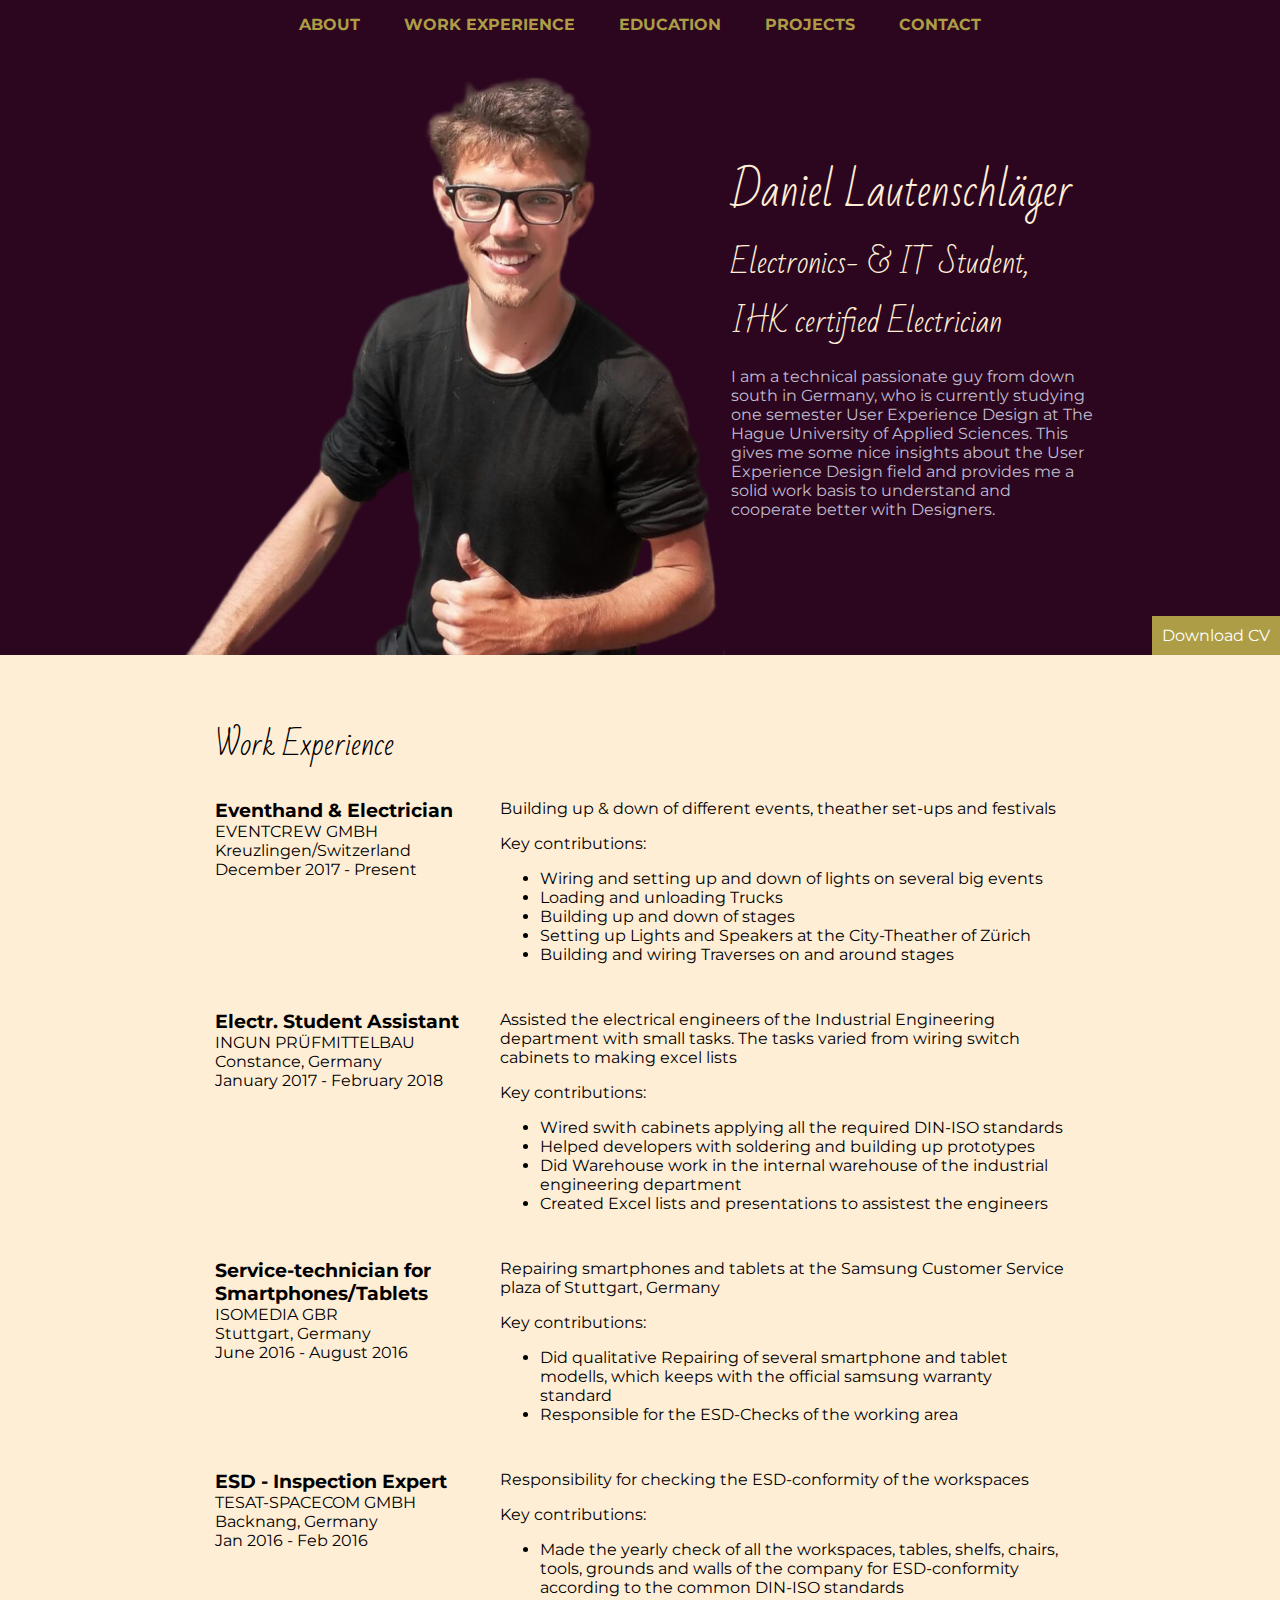
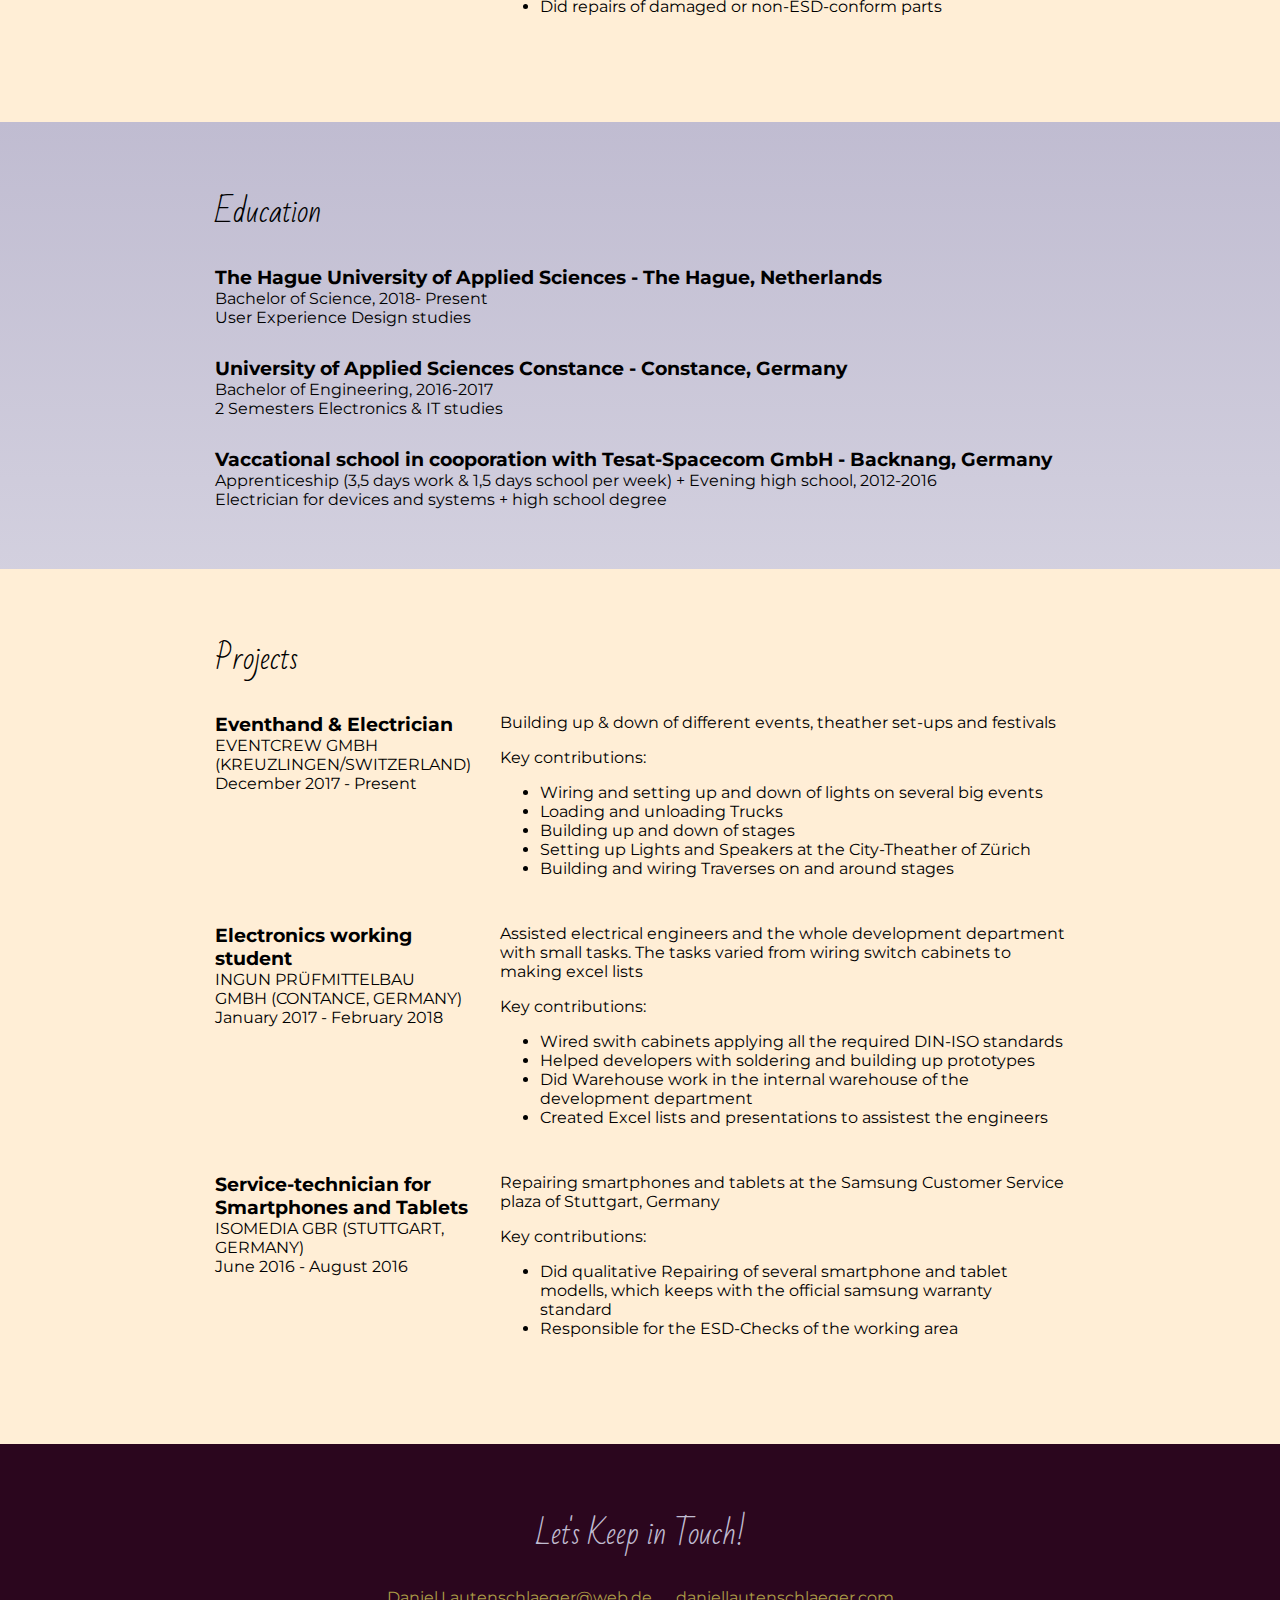
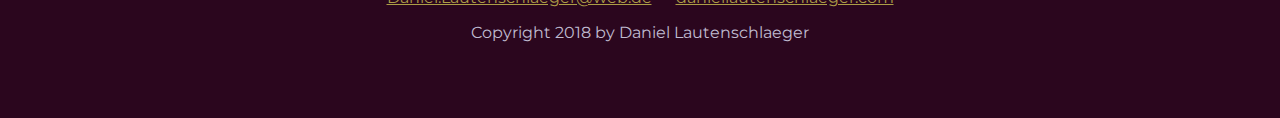
==== index.html @ 5bfd7810 "finished Work Experience section" ====
<!DOCTYPE html>
<html lang="en">
<head>
    <meta charset="UTF-8">
    <meta name="viewport" content="width=device-width, initial-scale=1.0">
    <title>Daniel Lautenschlaeger | Portfolio</title>
    <link href="https://fonts.googleapis.com/css?family=Bad+Script|Montserrat:400,700" rel="stylesheet">
    <link rel="stylesheet" href="css/styles.css">
</head>
<body>
    <!-- // Intro -->
    <header id="about">
        <a href="resumeDL.pdf" class="btn download" download>Download CV </a>
        <nav>
            <a href="#about">About</a>
            <a href="#work">Work Experience</a>
            <a href="#education">Education</a>
            <a href="#projects">Projects</a>
            <a href="#contact">Contact</a>
        </nav>
        <div class="content-wrapABOUT">
        <img class="profile-img col-narrowABOUT" vertical-align: middle; src="images/DanielLautenschlaeger.png" alt="Daniel Lautenschlaeger">
        <div class="col-wideABOUT">
        <h1>Daniel Lautenschläger</h1>
        <h2>Electronics- & IT Student,</h2>
        <h2>IHK certified Electrician</h2>
        <p>I am a technical passionate guy from down south in Germany, who is currently studying one semester User Experience Design at The Hague University of Applied Sciences. This gives me some nice insights about the User Experience Design field and provides me a solid work basis to understand and cooperate better with Designers.</p>
        </div>
        </div> 
    </header>
    
    <main> 
        <!-- // Work Experience -->
        <section id="work" class = "work">
            <div class="content-wrap">
            <h2>Work Experience</h2>

            <!-- Job 1 Details -->
            <div class="col-narrow">
            <h3>Eventhand & Electrician</h3>
            <p class="uppercase">Eventcrew GmbH</p>
            <p>Kreuzlingen/Switzerland</p>
            <p>December 2017 - Present</p>
            </div>
                
            <div class="col-wide job-description">
            <p>Building up & down of different events, theather set-ups and festivals</p>
            <p>Key contributions:</p>
            <ul>
                <li>Wiring and setting up and down of lights on several big events</li>
                <li>Loading and unloading Trucks</li>
                <li>Building up and down of stages </li>
                <li>Setting up Lights and Speakers at the City-Theather of Zürich</li>
                <li>Building and wiring Traverses on and around stages</li>
            </ul>
             </div>
                
            <!-- Job 2 Details -->
            <div class="col-narrow">
            <h3>Electr. Student Assistant</h3>
            <p class="uppercase">Ingun Prüfmittelbau</p>
            <p>Constance, Germany</p>
            <p>January 2017 - February 2018</p>
            </div>
            <div class="col-wide job-description">
            <p>Assisted the electrical engineers of the Industrial Engineering department with small tasks. The tasks varied from wiring switch cabinets to making excel lists</p>
            <p>Key contributions:</p>
            <ul>
                <li>Wired swith cabinets applying all the required DIN-ISO standards</li>
                <li>Helped developers with soldering and building up prototypes</li>
                <li>Did Warehouse work in the internal warehouse of the industrial engineering department</li>
                <li>Created Excel lists and presentations to assistest the engineers</li>
            </ul>
            </div>
            
            <!-- Job 3 Details -->
            <div class="col-narrow">
            <h3>Service-technician for Smartphones/Tablets</h3>
            <p class="uppercase">Isomedia GbR</p>
            <p>Stuttgart, Germany</p>
            <p>June 2016 - August 2016</p>
            </div>
            
            <div class="col-wide job-description">
            <p>Repairing smartphones and tablets at the Samsung Customer Service plaza of Stuttgart, Germany</p>
            <p>Key contributions:</p>
            <ul>
                <li>Did qualitative Repairing of several smartphone and tablet modells, which keeps with the official samsung warranty standard</li>
                <li>Responsible for the ESD-Checks of the working area</li>
            </ul>
            </div>
            
            <!-- Job 4 Details -->
            <div class="col-narrow">
            <h3>ESD - Inspection Expert</h3>
            <p class="uppercase">Tesat-Spacecom GmbH</p>
            <p>Backnang, Germany</p>
            <p>Jan 2016 - Feb 2016</p>
            </div>
            
            <div class="col-wide job-description">
            <p>Responsibility for checking the ESD-conformity of the workspaces</p>
            <p>Key contributions:</p>
            <ul>
                <li>Made the yearly check of all the workspaces, tables, shelfs, chairs, tools, grounds and walls of the company for ESD-conformity according to the common DIN-ISO standards</li>
                <li>Did repairs of damaged or non-ESD-conform parts</li>
            </ul>
            </div>
            
            
            </div>
        </section>


        <!-- // Education -->
        <section id="education" class="education">
            <div class="content-wrap">
            <h2>Education</h2>

            <!-- School 1 details. -->
            <h3>The Hague University of Applied Sciences - The Hague, Netherlands</h3>
            <p>Bachelor of Science, 2018- Present</p>
            <p>User Experience Design studies</p>
            
            <!-- School 2 details. -->
            <h3>University of Applied Sciences Constance - Constance, Germany</h3>
            <p>Bachelor of Engineering, 2016-2017</p>
            <p>2 Semesters Electronics & IT studies</p>
            
            <!-- School 3 details. -->
            <h3>Vaccational school in cooporation with Tesat-Spacecom GmbH - Backnang, Germany</h3>
            <p>Apprenticeship (3,5 days work & 1,5 days school per week) + Evening high school, 2012-2016</p>
            <p>Electrician for devices and systems + high school degree</p>
            </div>
        </section>
        <!-- // Work Experience -->
        <section id="projects" class = "work">
            <div class="content-wrap">
            <h2>Projects</h2>

            <!-- Job 1 Details -->
            <div class="col-narrow">
            <h3>Eventhand & Electrician</h3>
            <p class="uppercase">Eventcrew GmbH (Kreuzlingen/Switzerland)</p>
            <p>December 2017 - Present</p>
            </div>
                
            <div class="col-wide job-description">
            <p>Building up & down of different events, theather set-ups and festivals</p>
            <p>Key contributions:</p>
            <ul>
                <li>Wiring and setting up and down of lights on several big events</li>
                <li>Loading and unloading Trucks</li>
                <li>Building up and down of stages </li>
                <li>Setting up Lights and Speakers at the City-Theather of Zürich</li>
                <li>Building and wiring Traverses on and around stages</li>
            </ul>
             </div>
                
            <!-- Job 2 Details -->
            <div class="col-narrow">
            <h3>Electronics working student</h3>
            <p class="uppercase">Ingun Prüfmittelbau GmbH (Contance, Germany)</p>
            <p>January 2017 - February 2018</p>
            </div>
            <div class="col-wide job-description">
            <p>Assisted electrical engineers and the whole development department with small tasks. The tasks varied from wiring switch cabinets to making excel lists</p>
            <p>Key contributions:</p>
            <ul>
                <li>Wired swith cabinets applying all the required DIN-ISO standards</li>
                <li>Helped developers with soldering and building up prototypes</li>
                <li>Did Warehouse work in the internal warehouse of the development department</li>
                <li>Created Excel lists and presentations to assistest the engineers</li>
            </ul>
            </div>
            
            <!-- Job 3 Details -->
            <div class="col-narrow">
            <h3>Service-technician for Smartphones and Tablets</h3>
            <p class="uppercase">Isomedia GbR (Stuttgart, Germany)</p>
            <p>June 2016 - August 2016</p>
            </div>
            
            <div class="col-wide job-description">
            <p>Repairing smartphones and tablets at the Samsung Customer Service plaza of Stuttgart, Germany</p>
            <p>Key contributions:</p>
            <ul>
                <li>Did qualitative Repairing of several smartphone and tablet modells, which keeps with the official samsung warranty standard</li>
                <li>Responsible for the ESD-Checks of the working area</li>
            </ul>
            </div>
            </div>
        </section>
    </main>
    
    <!-- // Footer & contact info -->
    <footer id="contact">
       <div class="content-wrap">
        <h2>Let's Keep in Touch!</h2>
        
        <!-- Social media/websites/links. -->
        <div class="content-info">
            <a href="mailto:Daniel.Lautenschlaeger@web.de">Daniel.Lautenschlaeger@web.de</a>
            <a href="http://daniellautenschlaeger.com">daniellautenschlaeger.com</a>
        </div>

        <p>Copyright 2018 by Daniel Lautenschlaeger</p>
        </div>
    </footer>
</body>
</html>
---- css/styles.css ----
/* Color Palette
#2B061E - dark red
#C0BCD1 - grey
#FFEED6 - light yellow
#AC9D46 - gold
*/

/* Global styles 
------------------------------------*/
html {
    box-sizing: border-box;
}
*, *:before, *:after {
    box-sizing: inherit;
}

body {
    font-family: 'Montserrat', sans-serif;
    margin: 0;
}
h1, h2 {
    font-family: 'Bad Script', cursive;
    font-weight: 400;
}

h1 {
    font-size: 42px;
}
h2 {
    font-size: 30px;
    margin-top: 0;
}
h3 {
    margin: 0;
}

a {
    color: #AC9D46;
}
a:hover {
    text-decoration: none;
}


.content-wrap {
    max-width: 950px;
    margin: 0 auto;
    padding: 60px 50px; 
    overflow: hidden;
}
.content-wrapABOUT {
    max-width: 950px;
    margin: 0 auto;
    padding: 0px 20px; 
    overflow: hidden;
}

.uppercase {
    text-transform: uppercase;
}
.btn {
    text-decoration: none;
    background: #AC9D46;
    color: white; 
    padding: 10px;
    display: inline-block;
}


/* Header & Footer 
------------------------------------*/
header, footer {
    background: #2B061E;
    color: #C0BCD1;
}
/*header*/
header {
    padding-top: 50px;
    position: relative;
}
header h1, header h2{
    color: #FFEED6;
    margin: 0;
}
.download {
    position: absolute;
    bottom: 0;
    right: 0;
}

/*footer*/
footer {
    text-align: center; 
}
.content-info a {
    padding: 10px;
}

/* Header & Footer 
------------------------------------*/
nav {
    text-align: center;
    background-color: #2B061E;
    position: fixed;
    top: 0;
    width: 100%;
}
nav a {
    display: inline-block;
    padding: 15px 20px;
    text-decoration: none;
    text-transform: uppercase;
    font-weight: bold;
}

/* Work Experience
------------------------------------*/
.work {
    background: #FFEED6;
}
h3 ~ p {
    margin: 0;
}
.job-description {
    margin-bottom: 30px;
}
.job-description p:first-of-type {
    margin-top: 0;
}

/* Education
------------------------------------*/
.education {
    background: linear-gradient(rgba(192, 188, 209,1.0), rgba(192, 188, 209,0.7)), url(../images/studying.jpg) no-repeat fixed;
    background-size: cover;
}
p + h3 {
    margin-top: 30px;
}

/* Media Queries 
------------------------------------*/
@media (min-width: 900px) {
    .col-narrow {
    width: 30%;
    float: left;
}

.col-wide {
    width: 70%;
    float: left;
    padding-left: 30px;
}
}

@media (min-width: 900px) {
    .col-narrowABOUT {
    width: 60%;
    float: left;
    margin-top: 10px;
}

.col-wideABOUT {
    width: 40%;
    float: left;
    padding-left: 0px;
    margin-top: 100px;
}
}

@media (max-width: 899px) {
    header{
        text-align: center;
    }
    .profile-img {
        width: 200px;
    }
}
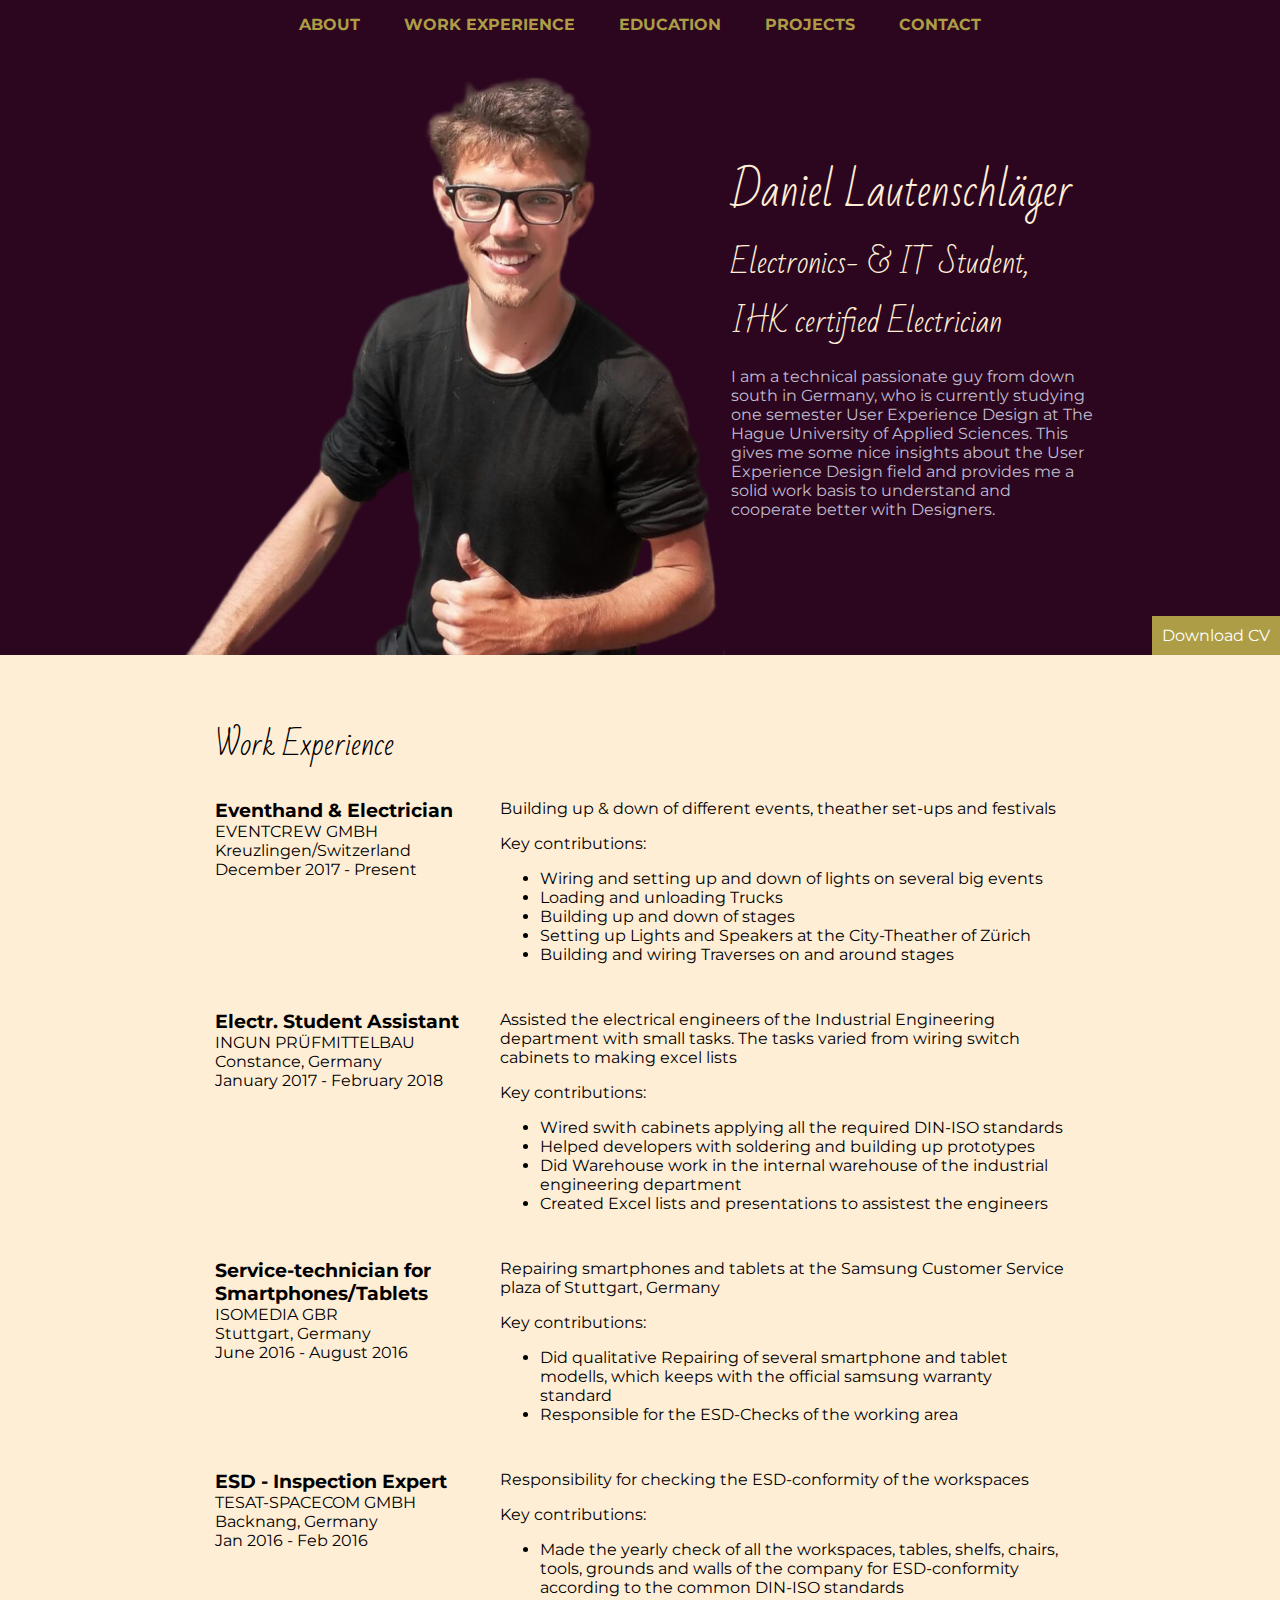
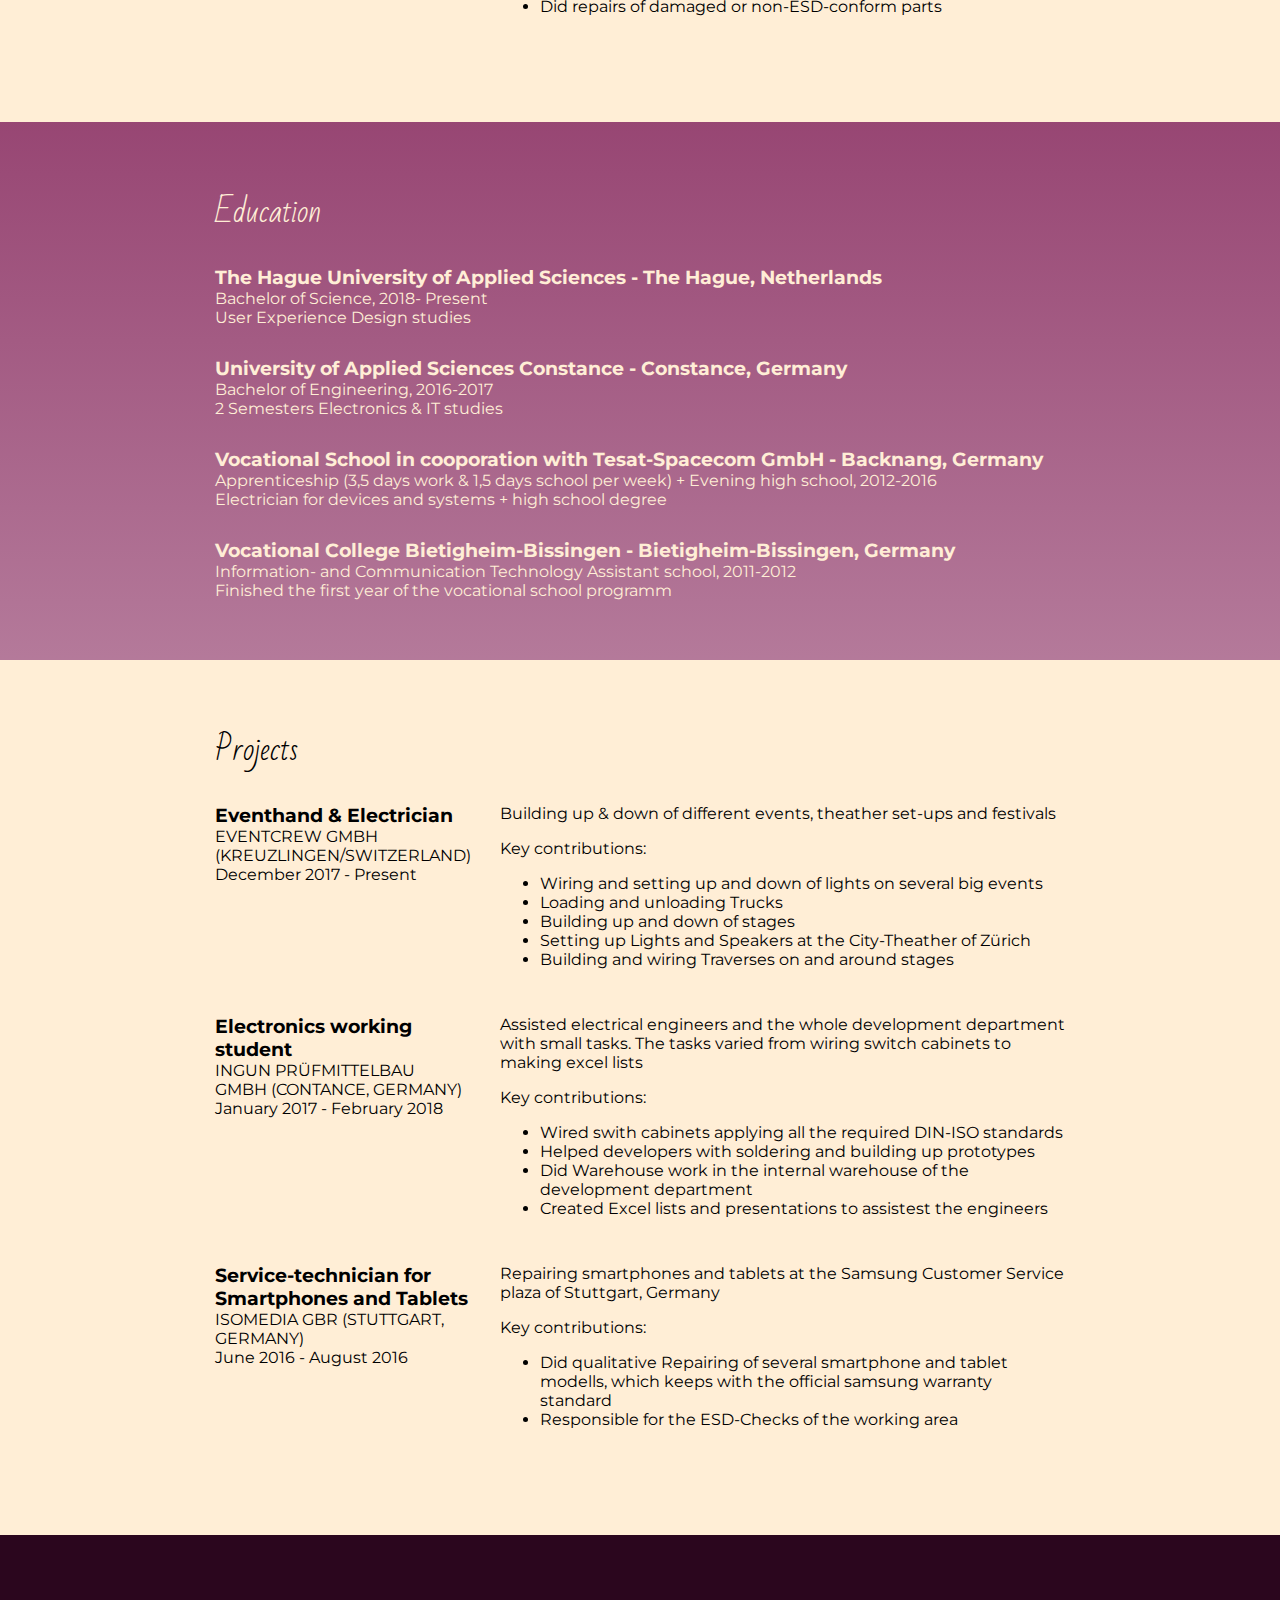
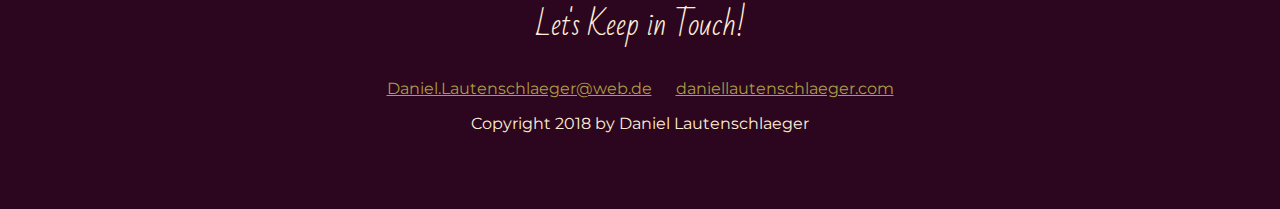
==== commit 5f863876: "Finished Education Section" ====
--- a/index.html
+++ b/index.html
@@ -128,9 +128,14 @@
             <p>2 Semesters Electronics & IT studies</p>
             
             <!-- School 3 details. -->
-            <h3>Vaccational school in cooporation with Tesat-Spacecom GmbH - Backnang, Germany</h3>
+            <h3>Vocational School in cooporation with Tesat-Spacecom GmbH - Backnang, Germany</h3>
             <p>Apprenticeship (3,5 days work & 1,5 days school per week) + Evening high school, 2012-2016</p>
             <p>Electrician for devices and systems + high school degree</p>
+            
+            <!-- School 3 details. -->
+            <h3>Vocational College Bietigheim-Bissingen - Bietigheim-Bissingen, Germany</h3>
+            <p>Information- and Communication Technology Assistant school, 2011-2012</p>
+            <p>Finished the first year of the vocational school programm</p>
             </div>
         </section>
         <!-- // Work Experience -->
--- a/css/styles.css
+++ b/css/styles.css
@@ -91,6 +91,7 @@
 /*footer*/
 footer {
     text-align: center; 
+    color: #FFEED6;
 }
 .content-info a {
     padding: 10px;
@@ -131,8 +132,9 @@
 /* Education
 ------------------------------------*/
 .education {
-    background: linear-gradient(rgba(192, 188, 209,1.0), rgba(192, 188, 209,0.7)), url(../images/studying.jpg) no-repeat fixed;
+    background: linear-gradient(rgba(140, 50, 100,0.9), rgba(140, 50, 100,0.65)), url(../images/studying.jpg) no-repeat fixed;
     background-size: cover;
+    color: #FFEED6;
 }
 p + h3 {
     margin-top: 30px;
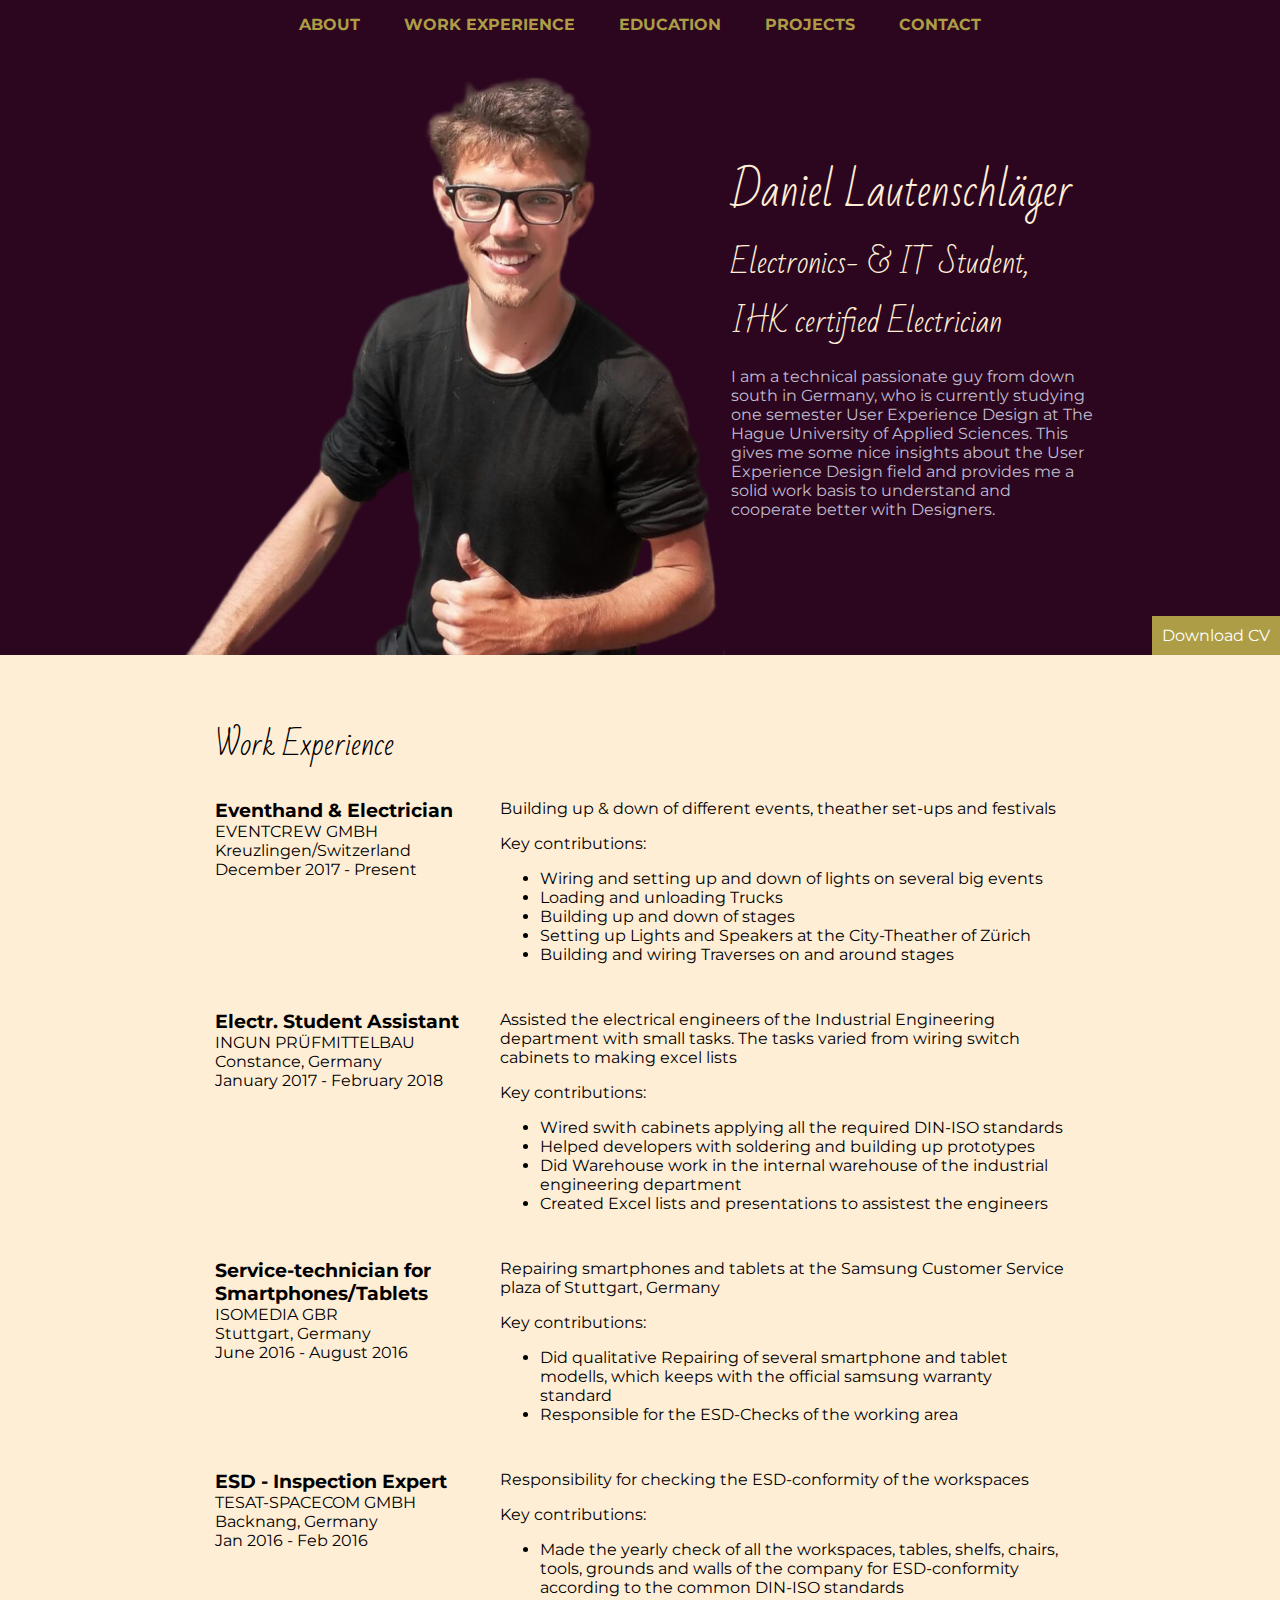
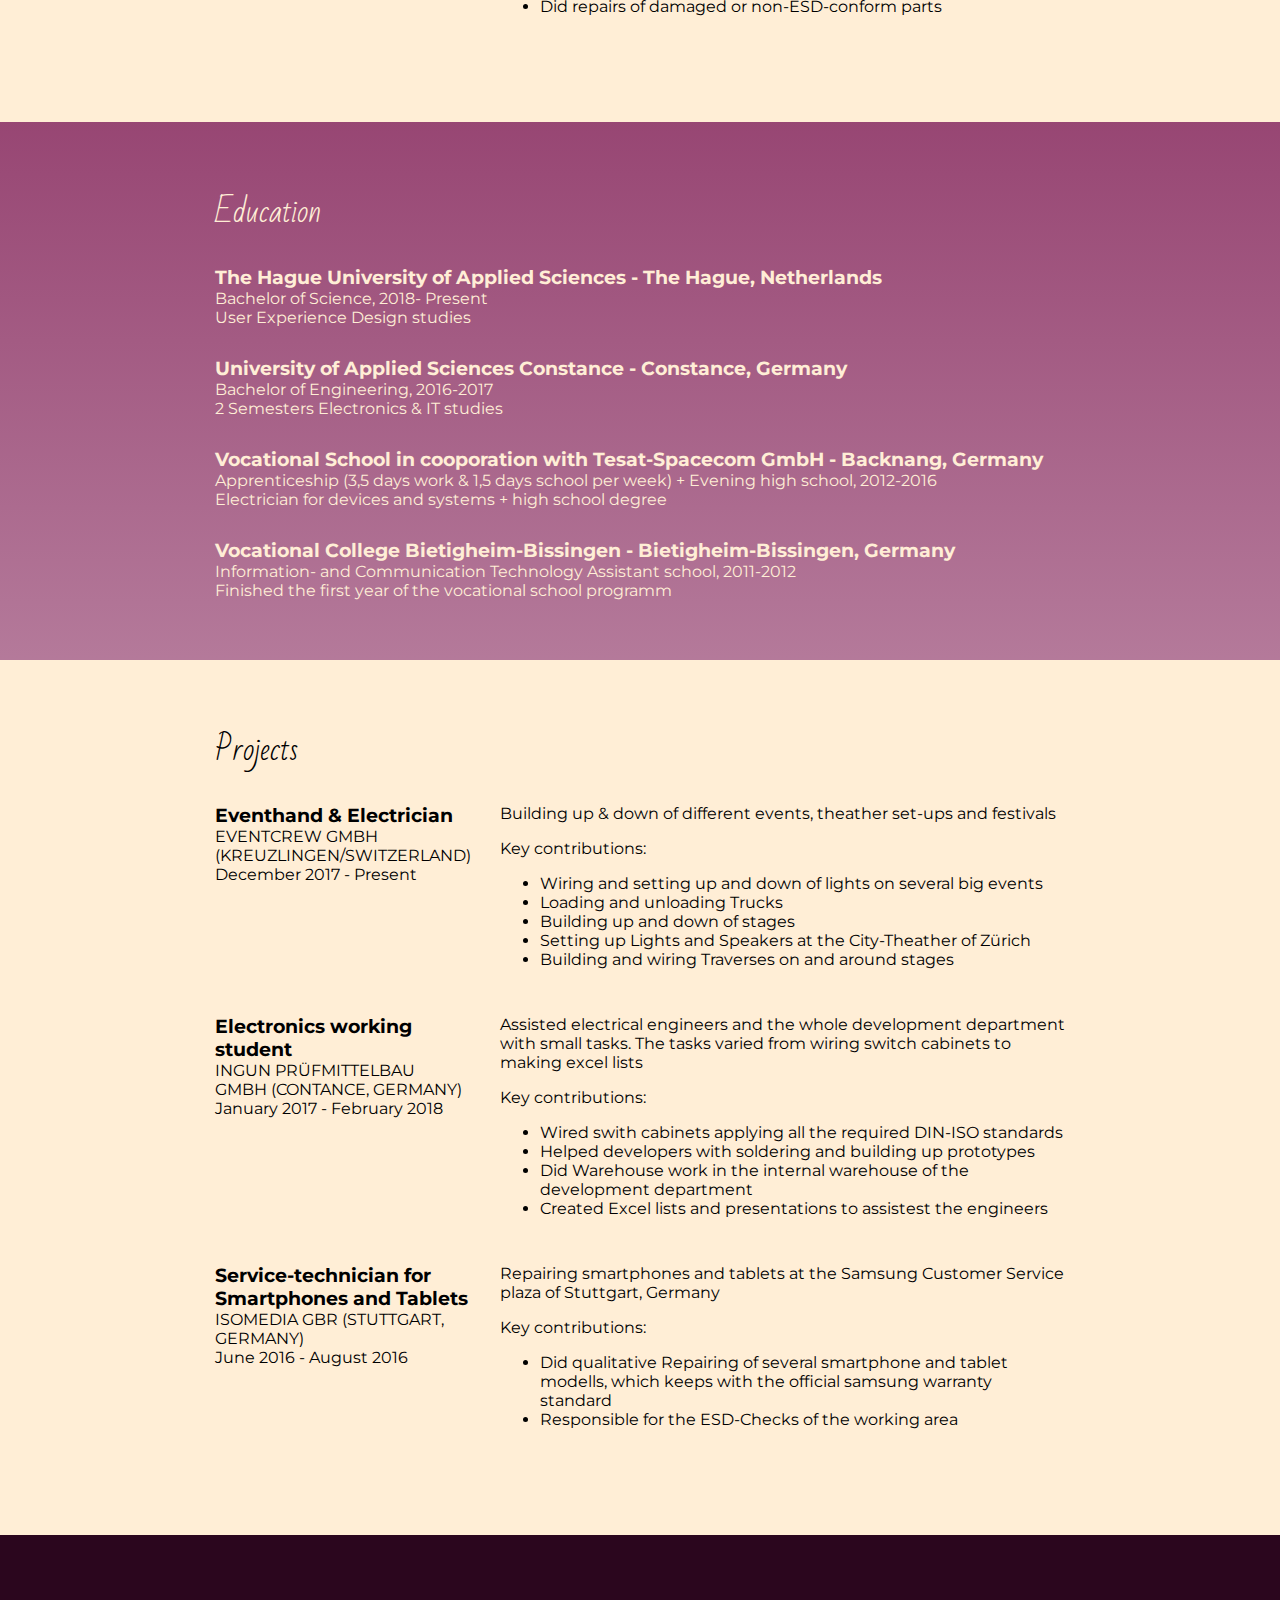
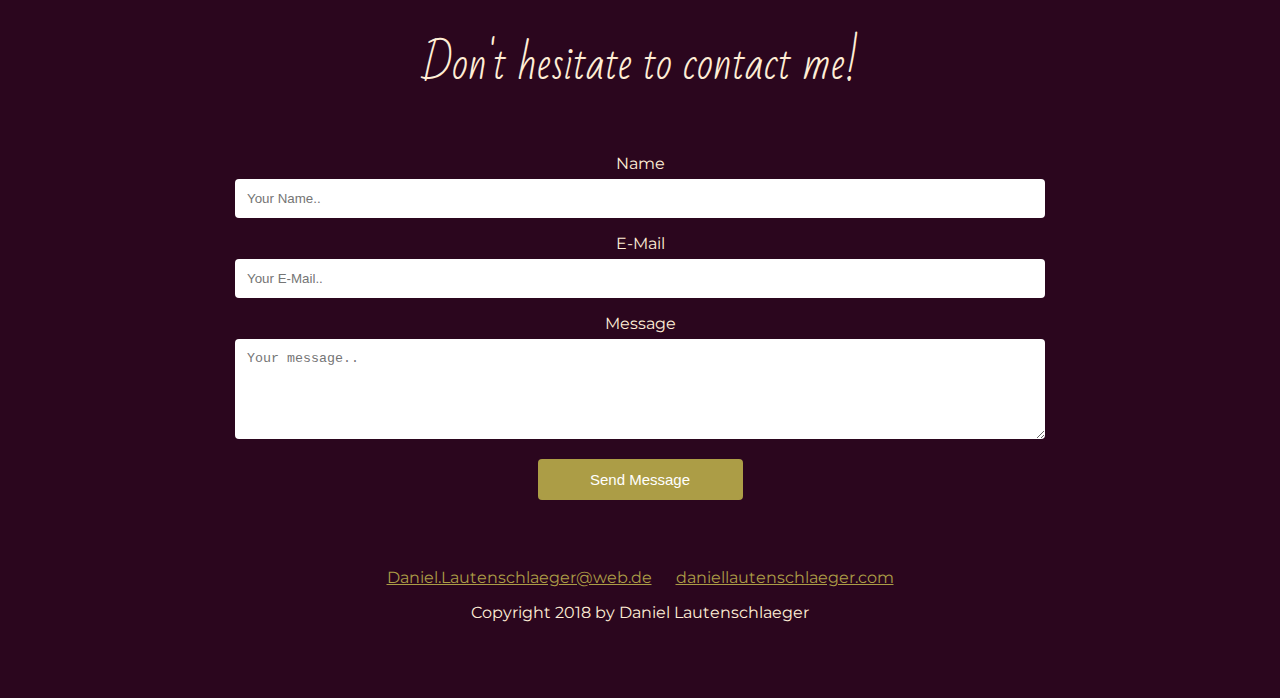
==== commit 27bdb713: "Finished Contact section" ====
--- a/index.html
+++ b/index.html
@@ -198,10 +198,25 @@
         </section>
     </main>
     
-    <!-- // Footer & contact info -->
+    <!-- // Footer & contact -->
     <footer id="contact">
        <div class="content-wrap">
-        <h2>Let's Keep in Touch!</h2>
+        <h1>Don't hesitate to contact me!</h1>
+           
+    <form class= contactform>
+
+      <label>Name</label>
+      <input type="text" placeholder="Your Name..">
+
+      <label>E-Mail</label>
+      <input type="text" placeholder="Your E-Mail..">
+
+      <label>Message</label>
+      <textarea placeholder="Your message.." style="height:100px"></textarea>
+
+      <input type="sendmessage" value="Send Message">
+
+    </form>
         
         <!-- Social media/websites/links. -->
         <div class="content-info">
--- a/css/styles.css
+++ b/css/styles.css
@@ -138,6 +138,37 @@
 }
 p + h3 {
     margin-top: 30px;
+}
+
+/* Contact Form
+------------------------------------*/
+/* Style inputs with type="text", select elements and textareas */
+input[type=text], select, textarea {
+  width: 100%; /* Full width */
+  padding: 12px; 
+  border: 1px #AC9D46; 
+  border-radius: 4px; 
+  box-sizing: border-box; 
+  margin-top: 6px; 
+  margin-bottom: 16px; 
+}
+
+/* Style the submit button with a specific background color etc */
+input[type=sendmessage] {
+  background-color: #AC9D46;
+  color: white;
+  padding: 12px 3px;
+  border: none;
+  border-radius: 4px;
+  cursor: pointer;
+  text-align: center;
+  font-size: 15px;
+  margin-bottom: 48px;
+}
+
+.contactform {
+    text-align: center;
+    padding: 20px;
 }
 
 /* Media Queries 
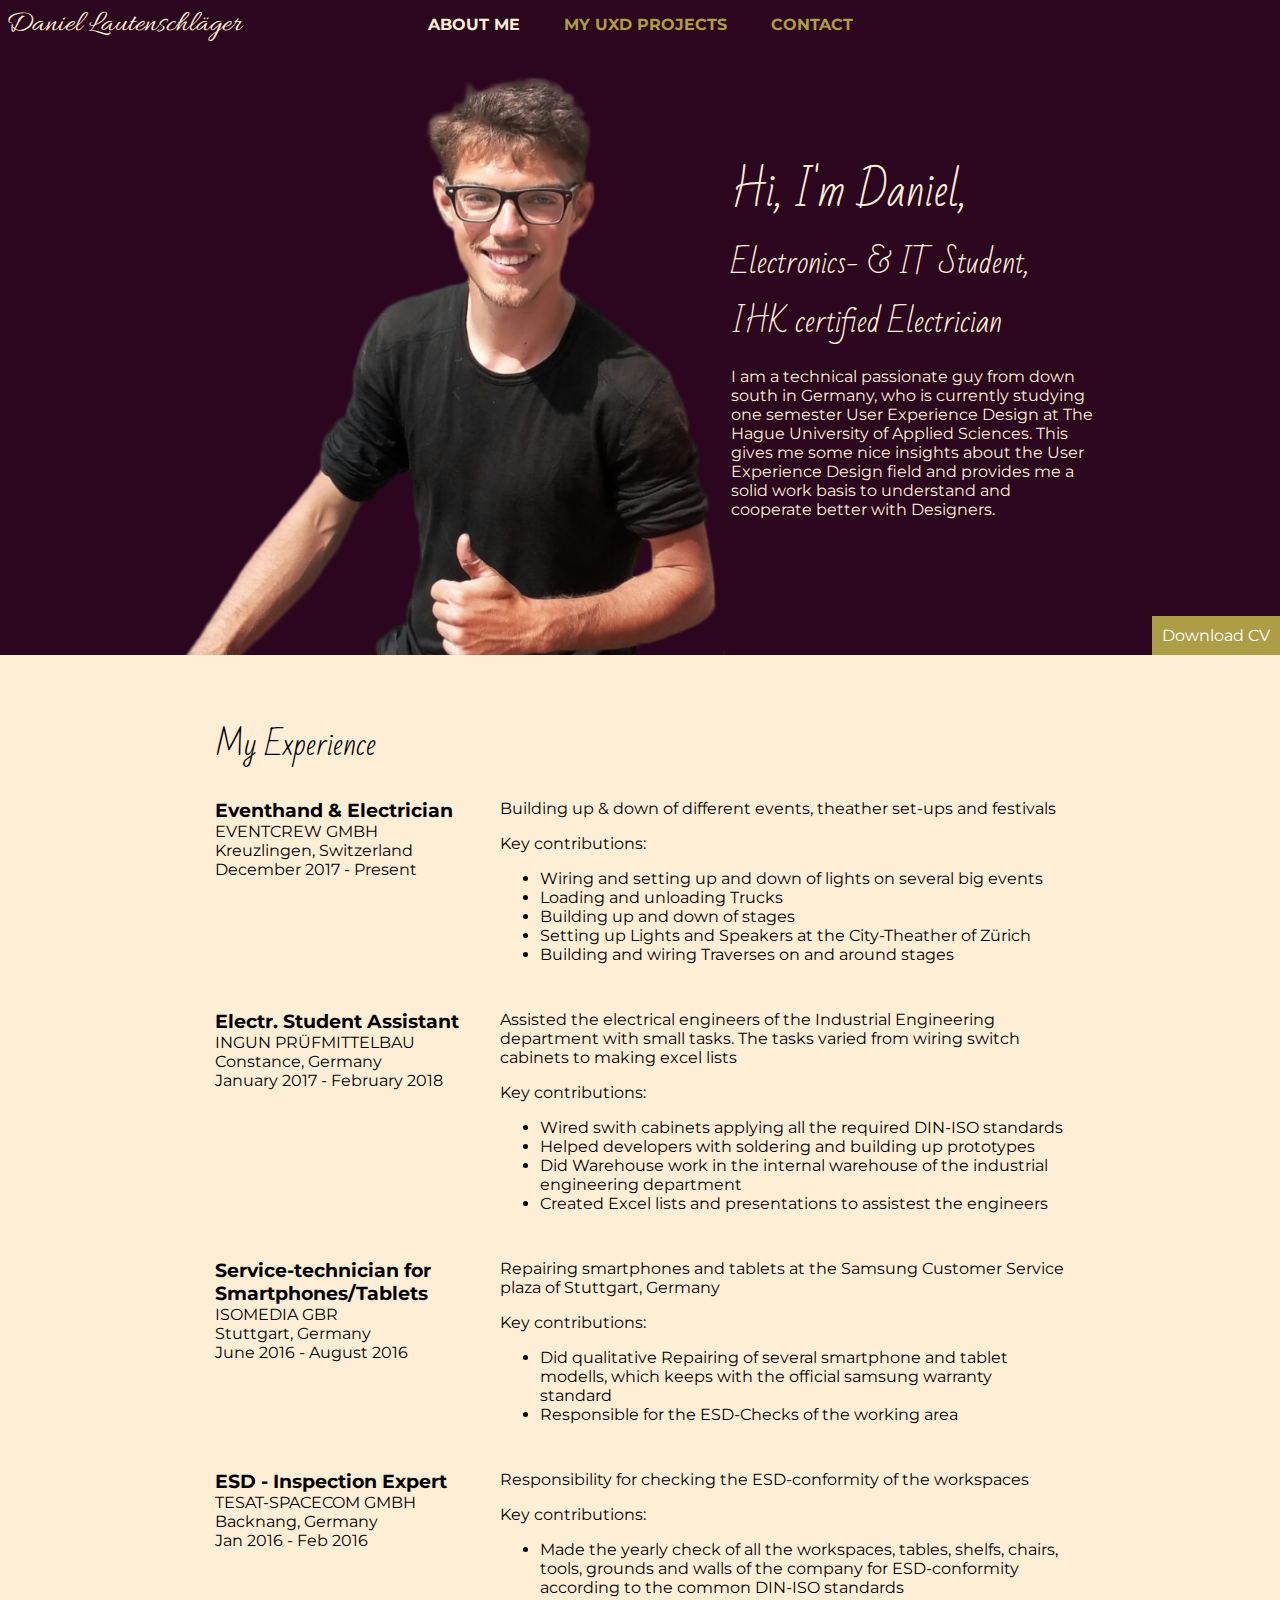
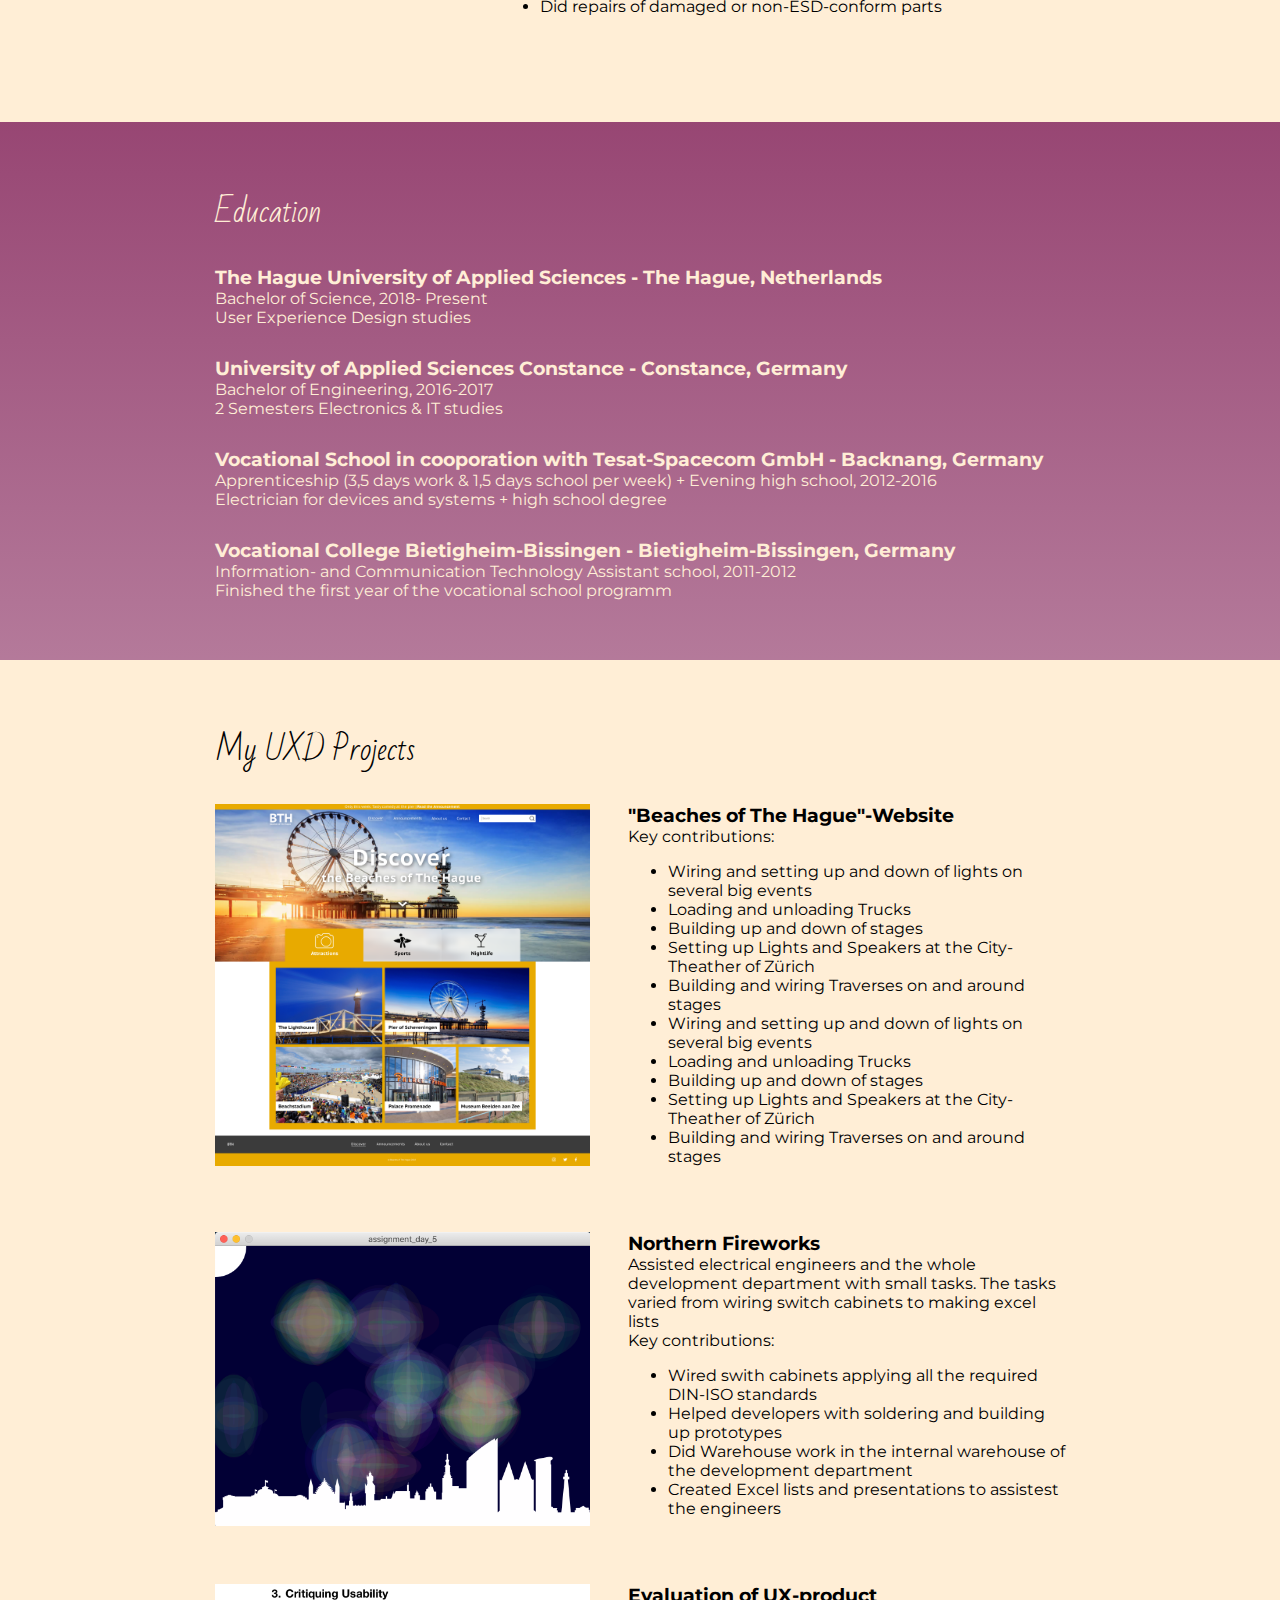
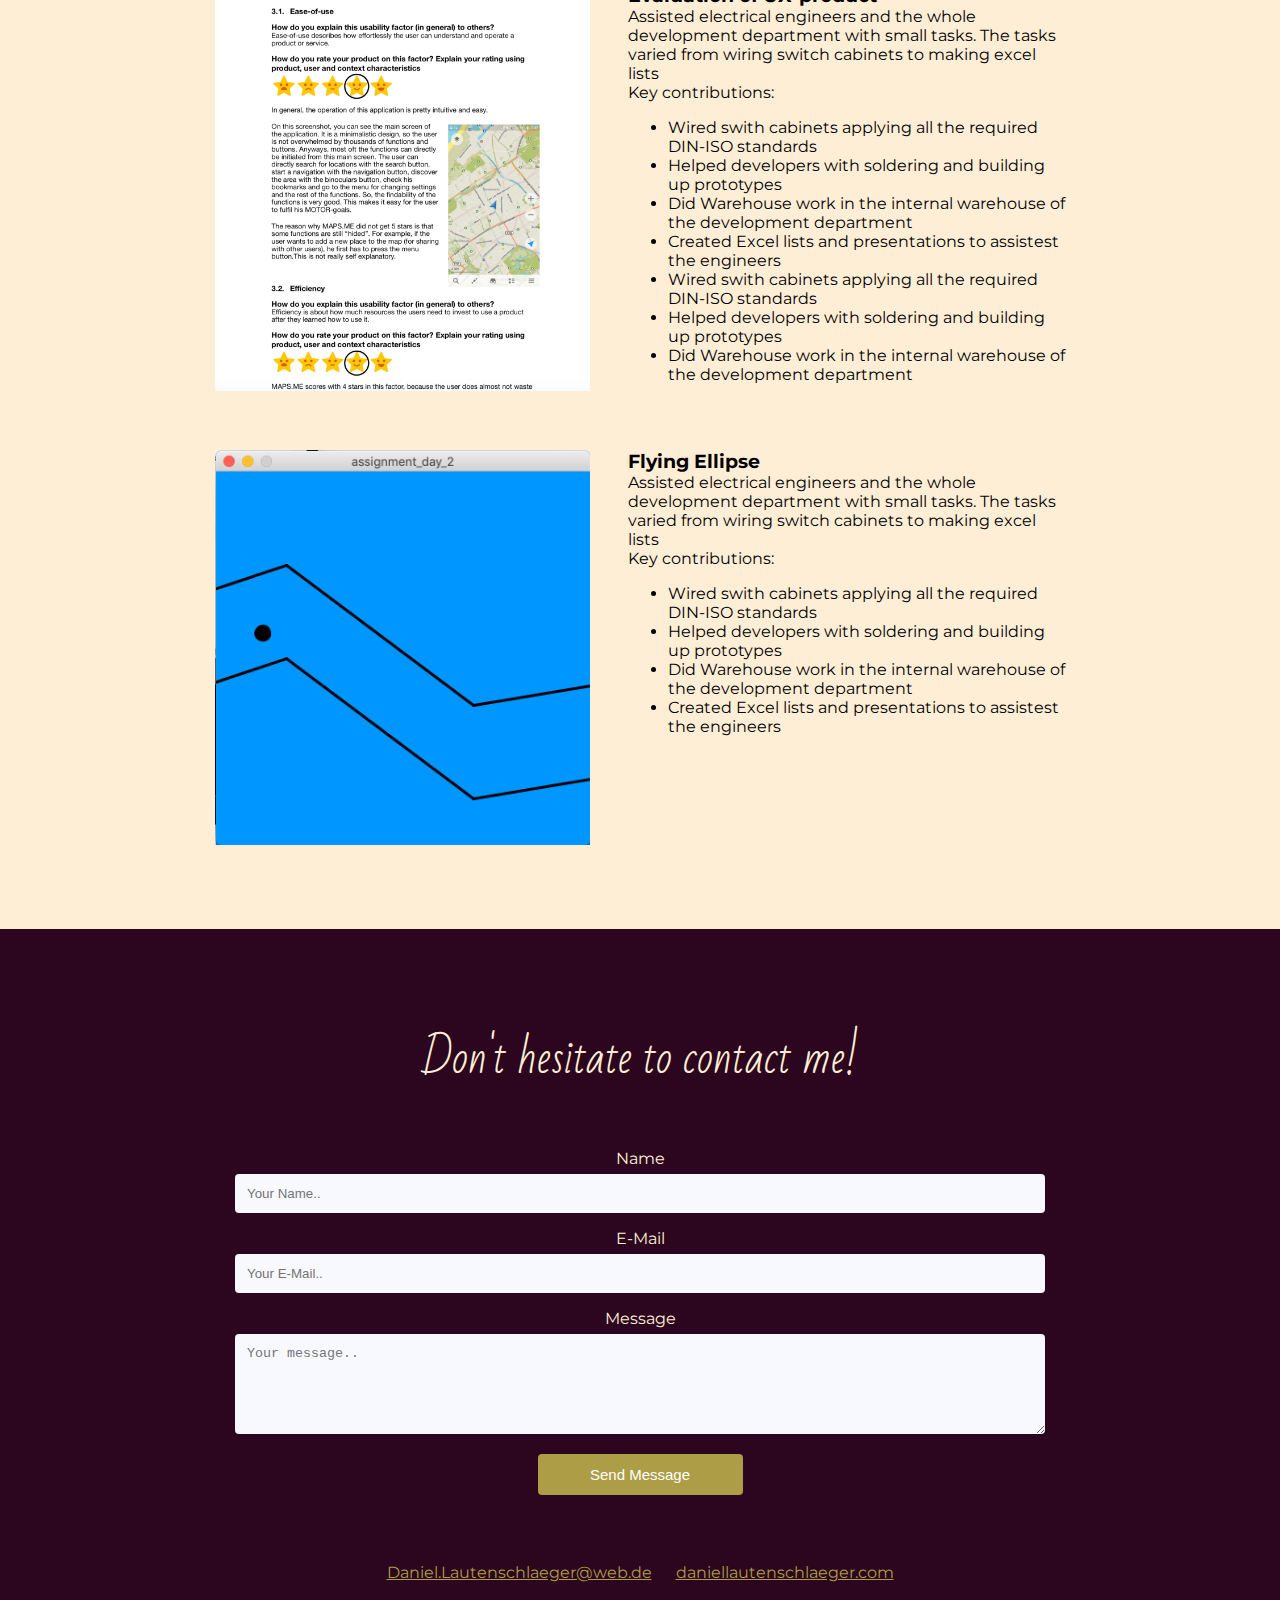
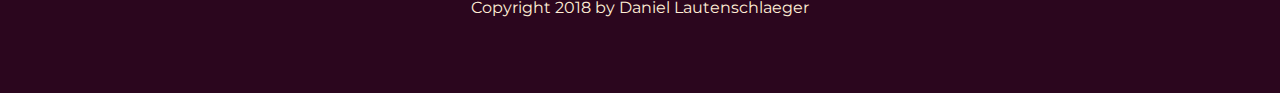
==== commit 13a9b3bc: "Adjusting navigation bar, adding pictures for projects and adding LOGO" ====
--- a/index.html
+++ b/index.html
@@ -5,26 +5,28 @@
     <meta name="viewport" content="width=device-width, initial-scale=1.0">
     <title>Daniel Lautenschlaeger | Portfolio</title>
     <link href="https://fonts.googleapis.com/css?family=Bad+Script|Montserrat:400,700" rel="stylesheet">
+    <link href="https://fonts.googleapis.com/css?family=Allura" rel="stylesheet">
     <link rel="stylesheet" href="css/styles.css">
 </head>
 <body>
     <!-- // Intro -->
     <header id="about">
-        <a href="resumeDL.pdf" class="btn download" download>Download CV </a>
+        <a href="PDF%20files/resumeDL.pdf" class="btn download" download>Download CV </a>
         <nav>
-            <a href="#about">About</a>
-            <a href="#work">Work Experience</a>
-            <a href="#education">Education</a>
-            <a href="#projects">Projects</a>
+            <a href="index.html" class="B">About Me</a>
+            <a href="#projects">My UXD Projects</a>
             <a href="#contact">Contact</a>
         </nav>
+        
+        <a href="index.html" class="btnLOGO LOGO" download>Daniel Lautenschläger </a>
+        
         <div class="content-wrapABOUT">
         <img class="profile-img col-narrowABOUT" vertical-align: middle; src="images/DanielLautenschlaeger.png" alt="Daniel Lautenschlaeger">
         <div class="col-wideABOUT">
-        <h1>Daniel Lautenschläger</h1>
+        <h1>Hi, I'm Daniel,</h1>
         <h2>Electronics- & IT Student,</h2>
         <h2>IHK certified Electrician</h2>
-        <p>I am a technical passionate guy from down south in Germany, who is currently studying one semester User Experience Design at The Hague University of Applied Sciences. This gives me some nice insights about the User Experience Design field and provides me a solid work basis to understand and cooperate better with Designers.</p>
+        <p class="welcomeText">I am a technical passionate guy from down south in Germany, who is currently studying one semester User Experience Design at The Hague University of Applied Sciences. This gives me some nice insights about the User Experience Design field and provides me a solid work basis to understand and cooperate better with Designers.</p>
         </div>
         </div> 
     </header>
@@ -33,13 +35,13 @@
         <!-- // Work Experience -->
         <section id="work" class = "work">
             <div class="content-wrap">
-            <h2>Work Experience</h2>
+            <h2>My Experience</h2>
 
             <!-- Job 1 Details -->
             <div class="col-narrow">
             <h3>Eventhand & Electrician</h3>
             <p class="uppercase">Eventcrew GmbH</p>
-            <p>Kreuzlingen/Switzerland</p>
+            <p>Kreuzlingen, Switzerland</p>
             <p>December 2017 - Present</p>
             </div>
                 
@@ -132,26 +134,24 @@
             <p>Apprenticeship (3,5 days work & 1,5 days school per week) + Evening high school, 2012-2016</p>
             <p>Electrician for devices and systems + high school degree</p>
             
-            <!-- School 3 details. -->
+            <!-- School 4 details. -->
             <h3>Vocational College Bietigheim-Bissingen - Bietigheim-Bissingen, Germany</h3>
             <p>Information- and Communication Technology Assistant school, 2011-2012</p>
             <p>Finished the first year of the vocational school programm</p>
             </div>
         </section>
-        <!-- // Work Experience -->
+        <!-- // Projects -->
         <section id="projects" class = "work">
             <div class="content-wrap">
-            <h2>Projects</h2>
-
-            <!-- Job 1 Details -->
-            <div class="col-narrow">
-            <h3>Eventhand & Electrician</h3>
-            <p class="uppercase">Eventcrew GmbH (Kreuzlingen/Switzerland)</p>
-            <p>December 2017 - Present</p>
-            </div>
-                
-            <div class="col-wide job-description">
-            <p>Building up & down of different events, theather set-ups and festivals</p>
+            <h2>My UXD Projects</h2>
+
+            <!-- Project 1 Details -->
+            <div class="col-leftPROJECTS">
+              <img class="projectPic" vertical-align: middle; src="images/BTHwebsiteHome.png" alt="BTH Website Homepage">
+            </div>
+                
+            <div class="col-rightPROJECTS project-description">
+            <h3>"Beaches of The Hague"-Website</h3>
             <p>Key contributions:</p>
             <ul>
                 <li>Wiring and setting up and down of lights on several big events</li>
@@ -159,16 +159,21 @@
                 <li>Building up and down of stages </li>
                 <li>Setting up Lights and Speakers at the City-Theather of Zürich</li>
                 <li>Building and wiring Traverses on and around stages</li>
+                <li>Wiring and setting up and down of lights on several big events</li>
+                <li>Loading and unloading Trucks</li>
+                <li>Building up and down of stages </li>
+                <li>Setting up Lights and Speakers at the City-Theather of Zürich</li>
+                <li>Building and wiring Traverses on and around stages</li>
             </ul>
              </div>
                 
-            <!-- Job 2 Details -->
-            <div class="col-narrow">
-            <h3>Electronics working student</h3>
-            <p class="uppercase">Ingun Prüfmittelbau GmbH (Contance, Germany)</p>
-            <p>January 2017 - February 2018</p>
-            </div>
-            <div class="col-wide job-description">
+            <!-- Project 2 Details -->
+            <div class="col-leftPROJECTS">
+                <img class="projectPic" vertical-align: middle; src="images/TheHagueSkylineProject.png" alt="Northern Fireworks">
+            </div>
+                
+            <div class="col-rightPROJECTS project-description">
+            <h3>Northern Fireworks</h3>
             <p>Assisted electrical engineers and the whole development department with small tasks. The tasks varied from wiring switch cabinets to making excel lists</p>
             <p>Key contributions:</p>
             <ul>
@@ -179,21 +184,43 @@
             </ul>
             </div>
             
-            <!-- Job 3 Details -->
-            <div class="col-narrow">
-            <h3>Service-technician for Smartphones and Tablets</h3>
-            <p class="uppercase">Isomedia GbR (Stuttgart, Germany)</p>
-            <p>June 2016 - August 2016</p>
-            </div>
-            
-            <div class="col-wide job-description">
-            <p>Repairing smartphones and tablets at the Samsung Customer Service plaza of Stuttgart, Germany</p>
-            <p>Key contributions:</p>
-            <ul>
-                <li>Did qualitative Repairing of several smartphone and tablet modells, which keeps with the official samsung warranty standard</li>
-                <li>Responsible for the ESD-Checks of the working area</li>
-            </ul>
-            </div>
+            <!-- Project 3 Details -->
+            <div class="col-leftPROJECTS">
+                <img class="projectPic" vertical-align: middle; src="images/EvaluationUXproduct.png" alt="Evaluation of UX-product">
+            </div>
+                
+            <div class="col-rightPROJECTS project-description">
+            <h3>Evaluation of UX-product</h3>
+            <p>Assisted electrical engineers and the whole development department with small tasks. The tasks varied from wiring switch cabinets to making excel lists</p>
+            <p>Key contributions:</p>
+            <ul>
+                <li>Wired swith cabinets applying all the required DIN-ISO standards</li>
+                <li>Helped developers with soldering and building up prototypes</li>
+                <li>Did Warehouse work in the internal warehouse of the development department</li>
+                <li>Created Excel lists and presentations to assistest the engineers</li>
+                <li>Wired swith cabinets applying all the required DIN-ISO standards</li>
+                <li>Helped developers with soldering and building up prototypes</li>
+                <li>Did Warehouse work in the internal warehouse of the development department</li>
+            </ul>
+            </div>
+            
+            <!-- Project 4 Details -->
+            <div class="col-leftPROJECTS">
+                <img class="projectPic" vertical-align: middle; src="images/FlyingEllipse.png" alt="Evaluation of UX-product">
+            </div>
+                
+            <div class="col-rightPROJECTS project-description">
+            <h3>Flying Ellipse</h3>
+            <p>Assisted electrical engineers and the whole development department with small tasks. The tasks varied from wiring switch cabinets to making excel lists</p>
+            <p>Key contributions:</p>
+            <ul>
+                <li>Wired swith cabinets applying all the required DIN-ISO standards</li>
+                <li>Helped developers with soldering and building up prototypes</li>
+                <li>Did Warehouse work in the internal warehouse of the development department</li>
+                <li>Created Excel lists and presentations to assistest the engineers</li>
+            </ul>
+            </div>
+            
             </div>
         </section>
     </main>
--- a/css/styles.css
+++ b/css/styles.css
@@ -37,8 +37,13 @@
 a {
     color: #AC9D46;
 }
-a:hover {
-    text-decoration: none;
+a:hover{
+    text-decoration: none;
+    color: #FFEED6;
+}
+a.B{
+    text-decoration: none;
+    color: #FFEED6;
 }
 
 
@@ -54,6 +59,9 @@
     padding: 0px 20px; 
     overflow: hidden;
 }
+.welcomeText{
+    color:#FFEED6;
+}
 
 .uppercase {
     text-transform: uppercase;
@@ -65,13 +73,22 @@
     padding: 10px;
     display: inline-block;
 }
+.btnLOGO {
+    font-family: 'Allura', cursive;
+    font-size: 30px;
+    text-decoration: none;
+    background: #2B061E;
+    color: #AC9D46; 
+    padding: 6px;
+    display: inline-block;
+    position: fixed;
+}
 
 
 /* Header & Footer 
 ------------------------------------*/
 header, footer {
     background: #2B061E;
-    color: #C0BCD1;
 }
 /*header*/
 header {
@@ -86,6 +103,11 @@
     position: absolute;
     bottom: 0;
     right: 0;
+}
+.LOGO {
+    position: fixed;
+    top: 0;
+    left: 0;
 }
 
 /*footer*/
@@ -138,6 +160,24 @@
 }
 p + h3 {
     margin-top: 30px;
+}
+
+/* Projects
+------------------------------------*/
+.projects {
+    background: #FFEED6;
+}
+h3 ~ p {
+    margin: 0;
+}
+.project-description {
+    margin-bottom: 30px;
+}
+.project-description p:first-of-type {
+    margin-top: 0;
+}
+.projectPic {
+    width: 375px;
 }
 
 /* Contact Form
@@ -151,6 +191,7 @@
   box-sizing: border-box; 
   margin-top: 6px; 
   margin-bottom: 16px; 
+  background-color: ghostwhite;
 }
 
 /* Style the submit button with a specific background color etc */
@@ -201,6 +242,21 @@
 }
 }
 
+@media (min-width: 900px) {
+    .col-leftPROJECTS {
+    width: 45%;
+    float: left;
+    padding-bottom: 20px;
+}
+
+.col-rightPROJECTS {
+    width: 55%;
+    float: left;
+    padding-left: 30px;
+    padding-bottom: 20px;
+}
+}
+
 @media (max-width: 899px) {
     header{
         text-align: center;
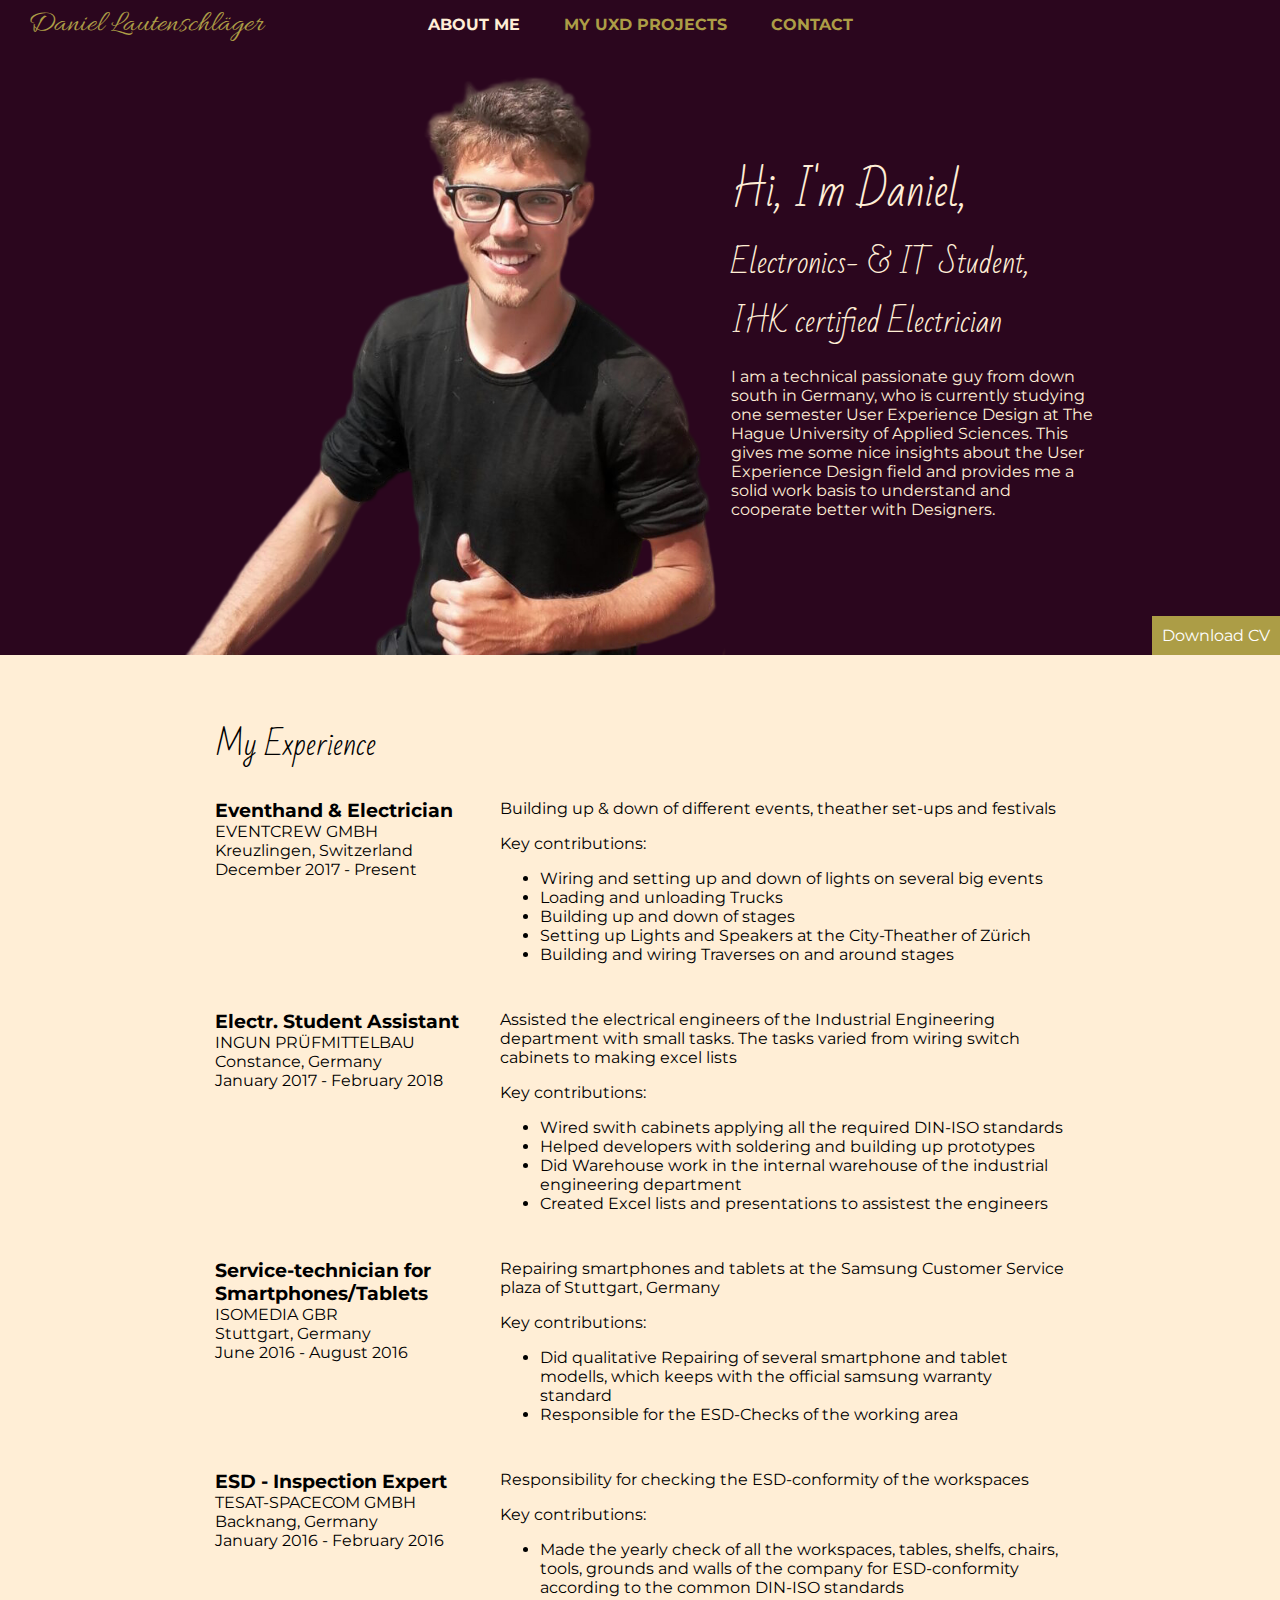
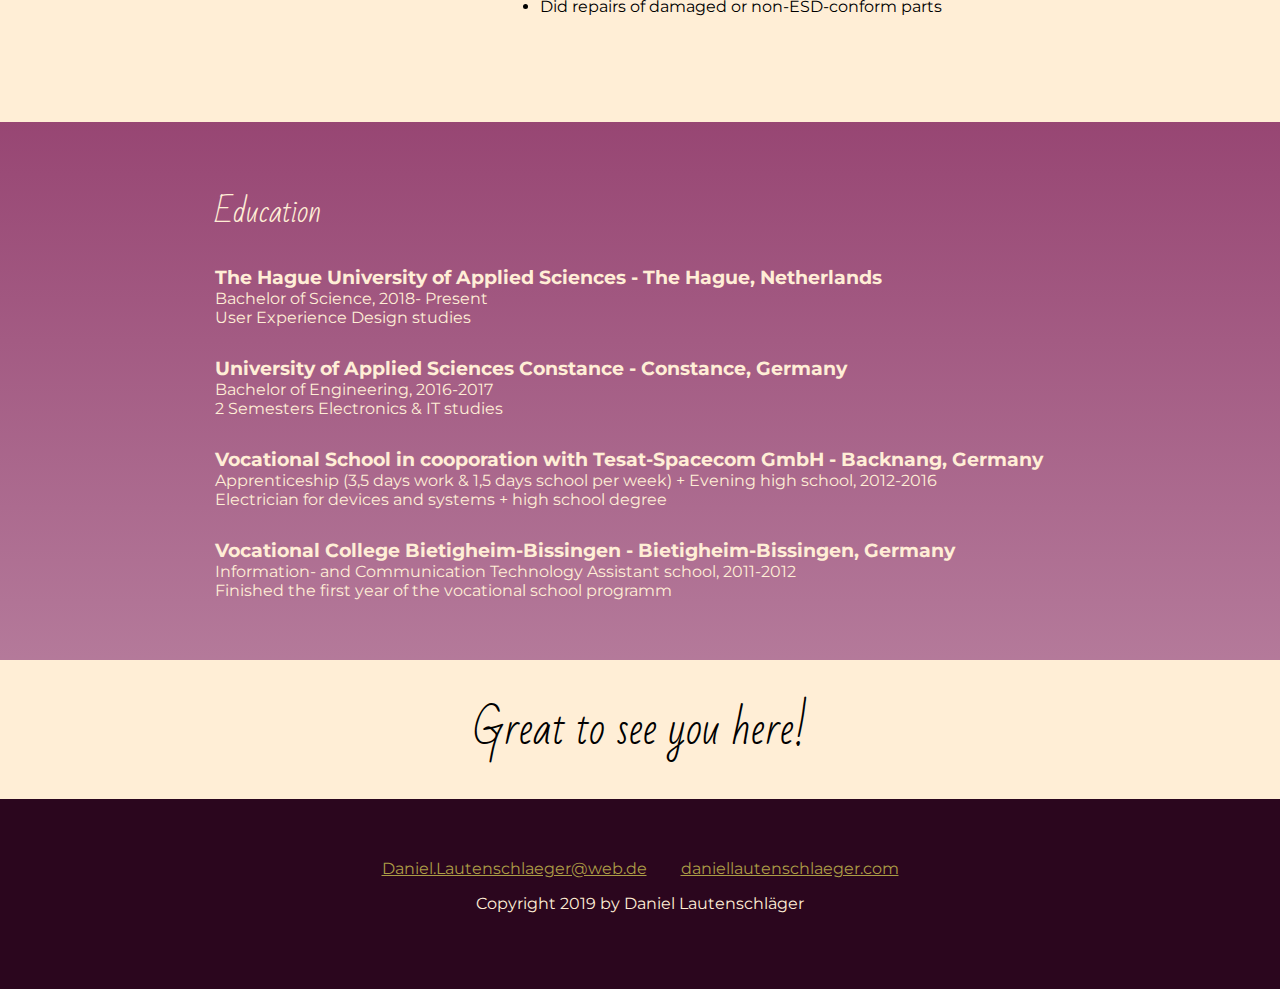
==== commit a79e2435: "added last steps of the Project page and adjusted the contact form on the Contact page" ====
--- a/index.html
+++ b/index.html
@@ -3,7 +3,7 @@
 <head>
     <meta charset="UTF-8">
     <meta name="viewport" content="width=device-width, initial-scale=1.0">
-    <title>Daniel Lautenschlaeger | Portfolio</title>
+    <title>Daniel Lautenschlaeger | About Me</title>
     <link href="https://fonts.googleapis.com/css?family=Bad+Script|Montserrat:400,700" rel="stylesheet">
     <link href="https://fonts.googleapis.com/css?family=Allura" rel="stylesheet">
     <link rel="stylesheet" href="css/styles.css">
@@ -13,12 +13,12 @@
     <header id="about">
         <a href="PDF%20files/resumeDL.pdf" class="btn download" download>Download CV </a>
         <nav>
-            <a href="index.html" class="B">About Me</a>
-            <a href="#projects">My UXD Projects</a>
-            <a href="#contact">Contact</a>
+            <a href="index.html" class="active">About Me</a>
+            <a href="myuxdprojects.html">My UXD Projects</a>
+            <a href="contact.html">Contact</a>
         </nav>
         
-        <a href="index.html" class="btnLOGO LOGO" download>Daniel Lautenschläger </a>
+        <a href="index.html" class="btnLOGO LOGO" LOGO>Daniel Lautenschläger </a>
         
         <div class="content-wrapABOUT">
         <img class="profile-img col-narrowABOUT" vertical-align: middle; src="images/DanielLautenschlaeger.png" alt="Daniel Lautenschlaeger">
@@ -97,7 +97,7 @@
             <h3>ESD - Inspection Expert</h3>
             <p class="uppercase">Tesat-Spacecom GmbH</p>
             <p>Backnang, Germany</p>
-            <p>Jan 2016 - Feb 2016</p>
+            <p>January 2016 - February 2016</p>
             </div>
             
             <div class="col-wide job-description">
@@ -142,85 +142,8 @@
         </section>
         <!-- // Projects -->
         <section id="projects" class = "work">
-            <div class="content-wrap">
-            <h2>My UXD Projects</h2>
-
-            <!-- Project 1 Details -->
-            <div class="col-leftPROJECTS">
-              <img class="projectPic" vertical-align: middle; src="images/BTHwebsiteHome.png" alt="BTH Website Homepage">
-            </div>
-                
-            <div class="col-rightPROJECTS project-description">
-            <h3>"Beaches of The Hague"-Website</h3>
-            <p>Key contributions:</p>
-            <ul>
-                <li>Wiring and setting up and down of lights on several big events</li>
-                <li>Loading and unloading Trucks</li>
-                <li>Building up and down of stages </li>
-                <li>Setting up Lights and Speakers at the City-Theather of Zürich</li>
-                <li>Building and wiring Traverses on and around stages</li>
-                <li>Wiring and setting up and down of lights on several big events</li>
-                <li>Loading and unloading Trucks</li>
-                <li>Building up and down of stages </li>
-                <li>Setting up Lights and Speakers at the City-Theather of Zürich</li>
-                <li>Building and wiring Traverses on and around stages</li>
-            </ul>
-             </div>
-                
-            <!-- Project 2 Details -->
-            <div class="col-leftPROJECTS">
-                <img class="projectPic" vertical-align: middle; src="images/TheHagueSkylineProject.png" alt="Northern Fireworks">
-            </div>
-                
-            <div class="col-rightPROJECTS project-description">
-            <h3>Northern Fireworks</h3>
-            <p>Assisted electrical engineers and the whole development department with small tasks. The tasks varied from wiring switch cabinets to making excel lists</p>
-            <p>Key contributions:</p>
-            <ul>
-                <li>Wired swith cabinets applying all the required DIN-ISO standards</li>
-                <li>Helped developers with soldering and building up prototypes</li>
-                <li>Did Warehouse work in the internal warehouse of the development department</li>
-                <li>Created Excel lists and presentations to assistest the engineers</li>
-            </ul>
-            </div>
-            
-            <!-- Project 3 Details -->
-            <div class="col-leftPROJECTS">
-                <img class="projectPic" vertical-align: middle; src="images/EvaluationUXproduct.png" alt="Evaluation of UX-product">
-            </div>
-                
-            <div class="col-rightPROJECTS project-description">
-            <h3>Evaluation of UX-product</h3>
-            <p>Assisted electrical engineers and the whole development department with small tasks. The tasks varied from wiring switch cabinets to making excel lists</p>
-            <p>Key contributions:</p>
-            <ul>
-                <li>Wired swith cabinets applying all the required DIN-ISO standards</li>
-                <li>Helped developers with soldering and building up prototypes</li>
-                <li>Did Warehouse work in the internal warehouse of the development department</li>
-                <li>Created Excel lists and presentations to assistest the engineers</li>
-                <li>Wired swith cabinets applying all the required DIN-ISO standards</li>
-                <li>Helped developers with soldering and building up prototypes</li>
-                <li>Did Warehouse work in the internal warehouse of the development department</li>
-            </ul>
-            </div>
-            
-            <!-- Project 4 Details -->
-            <div class="col-leftPROJECTS">
-                <img class="projectPic" vertical-align: middle; src="images/FlyingEllipse.png" alt="Evaluation of UX-product">
-            </div>
-                
-            <div class="col-rightPROJECTS project-description">
-            <h3>Flying Ellipse</h3>
-            <p>Assisted electrical engineers and the whole development department with small tasks. The tasks varied from wiring switch cabinets to making excel lists</p>
-            <p>Key contributions:</p>
-            <ul>
-                <li>Wired swith cabinets applying all the required DIN-ISO standards</li>
-                <li>Helped developers with soldering and building up prototypes</li>
-                <li>Did Warehouse work in the internal warehouse of the development department</li>
-                <li>Created Excel lists and presentations to assistest the engineers</li>
-            </ul>
-            </div>
-            
+            <div class="content-wrapFooterAbout">
+            <h1>Great to see you here!</h1>
             </div>
         </section>
     </main>
@@ -228,22 +151,6 @@
     <!-- // Footer & contact -->
     <footer id="contact">
        <div class="content-wrap">
-        <h1>Don't hesitate to contact me!</h1>
-           
-    <form class= contactform>
-
-      <label>Name</label>
-      <input type="text" placeholder="Your Name..">
-
-      <label>E-Mail</label>
-      <input type="text" placeholder="Your E-Mail..">
-
-      <label>Message</label>
-      <textarea placeholder="Your message.." style="height:100px"></textarea>
-
-      <input type="sendmessage" value="Send Message">
-
-    </form>
         
         <!-- Social media/websites/links. -->
         <div class="content-info">
@@ -251,7 +158,7 @@
             <a href="http://daniellautenschlaeger.com">daniellautenschlaeger.com</a>
         </div>
 
-        <p>Copyright 2018 by Daniel Lautenschlaeger</p>
+        <p>Copyright 2019 by Daniel Lautenschläger</p>
         </div>
     </footer>
 </body>
--- a/css/styles.css
+++ b/css/styles.css
@@ -40,13 +40,12 @@
 a:hover{
     text-decoration: none;
     color: #FFEED6;
-}
-a.B{
-    text-decoration: none;
-    color: #FFEED6;
-}
-
-
+    background-color: #2B061E;
+}
+a.active{
+    text-decoration: none;
+    color: #FFEED6;
+}
 .content-wrap {
     max-width: 950px;
     margin: 0 auto;
@@ -59,6 +58,12 @@
     padding: 0px 20px; 
     overflow: hidden;
 }
+.content-wrapFooterAbout {
+    max-width: 950px;
+    margin: 0 auto;
+    overflow: hidden;
+    text-align: center;
+}
 .welcomeText{
     color:#FFEED6;
 }
@@ -74,6 +79,7 @@
     display: inline-block;
 }
 .btnLOGO {
+    z-index: 8;
     font-family: 'Allura', cursive;
     font-size: 30px;
     text-decoration: none;
@@ -82,6 +88,29 @@
     padding: 6px;
     display: inline-block;
     position: fixed;
+}
+.btnDesignProcess {
+    z-index: 6;
+    text-decoration: none;
+    background: #AC9D46;
+    color: white; 
+    padding: 15px;
+    display: inline-block;
+    border-radius: 3px;
+    text-align: center;
+    font-size: 25px;
+}
+.btnsendMessage {
+    z-index: 6;
+    text-decoration: none;
+    background: #AC9D46;
+    color: white; 
+    padding: 15px;
+    display: inline-block;
+    border-radius: 3px;
+    text-align: center;
+    font-size: 16px;
+    margin-bottom: 10px;
 }
 
 
@@ -105,9 +134,10 @@
     right: 0;
 }
 .LOGO {
+    z-index: 8;
     position: fixed;
     top: 0;
-    left: 0;
+    left: 22px;
 }
 
 /*footer*/
@@ -116,12 +146,13 @@
     color: #FFEED6;
 }
 .content-info a {
-    padding: 10px;
+    padding: 15px;
 }
 
 /* Header & Footer 
 ------------------------------------*/
 nav {
+    z-index: 7;
     text-align: center;
     background-color: #2B061E;
     position: fixed;
@@ -129,6 +160,7 @@
     width: 100%;
 }
 nav a {
+    z-index: 7;
     display: inline-block;
     padding: 15px 20px;
     text-decoration: none;
@@ -166,6 +198,13 @@
 ------------------------------------*/
 .projects {
     background: #FFEED6;
+    color: black;
+}
+.content-wrapPROJECTS {
+    max-width: 950px;
+    margin: 0 auto;
+    padding: 30px 50px; 
+    overflow: hidden;
 }
 h3 ~ p {
     margin: 0;
@@ -178,15 +217,51 @@
 }
 .projectPic {
     width: 375px;
+    padding: 8px;
+    border: 2px solid #AC9D46;
+    border-radius: 3px;
+}
+
+/* Design Process
+------------------------------------*/
+.designprocess {
+    background: linear-gradient(rgba(140, 50, 100,0.8), rgba(140, 50, 100,0.7)), url(../images/backgroundprocess.jpg) no-repeat fixed;
+    background-size: cover;
+    color: #FFEED6;
+}
+p + h3 {
+    margin-top: 30px;
+}
+.DesignProcess {
+    z-index: 6;
+    position: absolute;
+    text-align: center;
+}
+.processIMG {
+    z-index: 6;
+    width: 90%;
+    padding-bottom: 60px;
+    display: block;
+    margin-left: auto;
+    margin-right: auto;
+}
+
+/* Contact
+------------------------------------*/
+.contact {
+    background: #FFEED6;
+}
+.centerContact{
+    text-align: center;
+    font-size: 43px;
 }
 
 /* Contact Form
 ------------------------------------*/
-/* Style inputs with type="text", select elements and textareas */
 input[type=text], select, textarea {
   width: 100%; /* Full width */
   padding: 12px; 
-  border: 1px #AC9D46; 
+  border: 1px solid #AC9D46; 
   border-radius: 4px; 
   box-sizing: border-box; 
   margin-top: 6px; 
@@ -194,22 +269,8 @@
   background-color: ghostwhite;
 }
 
-/* Style the submit button with a specific background color etc */
-input[type=sendmessage] {
-  background-color: #AC9D46;
-  color: white;
-  padding: 12px 3px;
-  border: none;
-  border-radius: 4px;
-  cursor: pointer;
-  text-align: center;
-  font-size: 15px;
-  margin-bottom: 48px;
-}
-
 .contactform {
-    text-align: center;
-    padding: 20px;
+    text-align: left;
 }
 
 /* Media Queries 
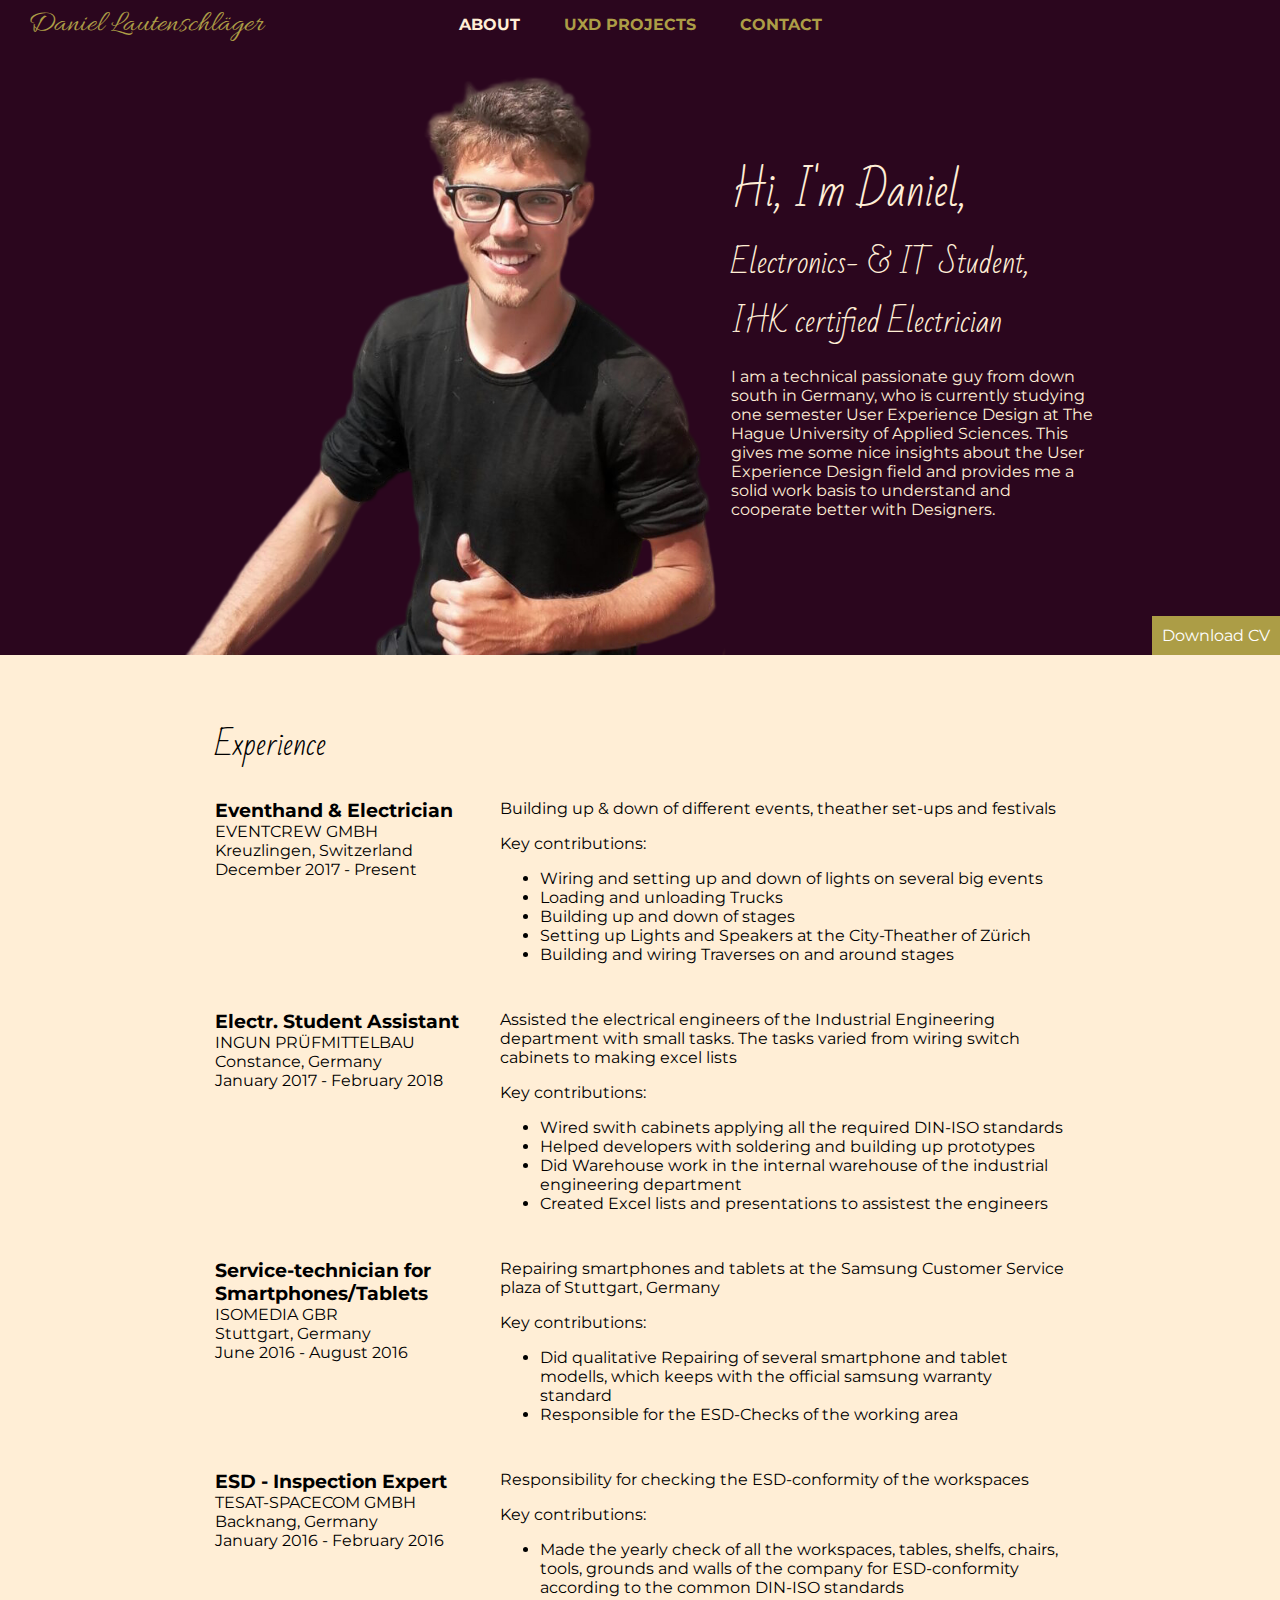
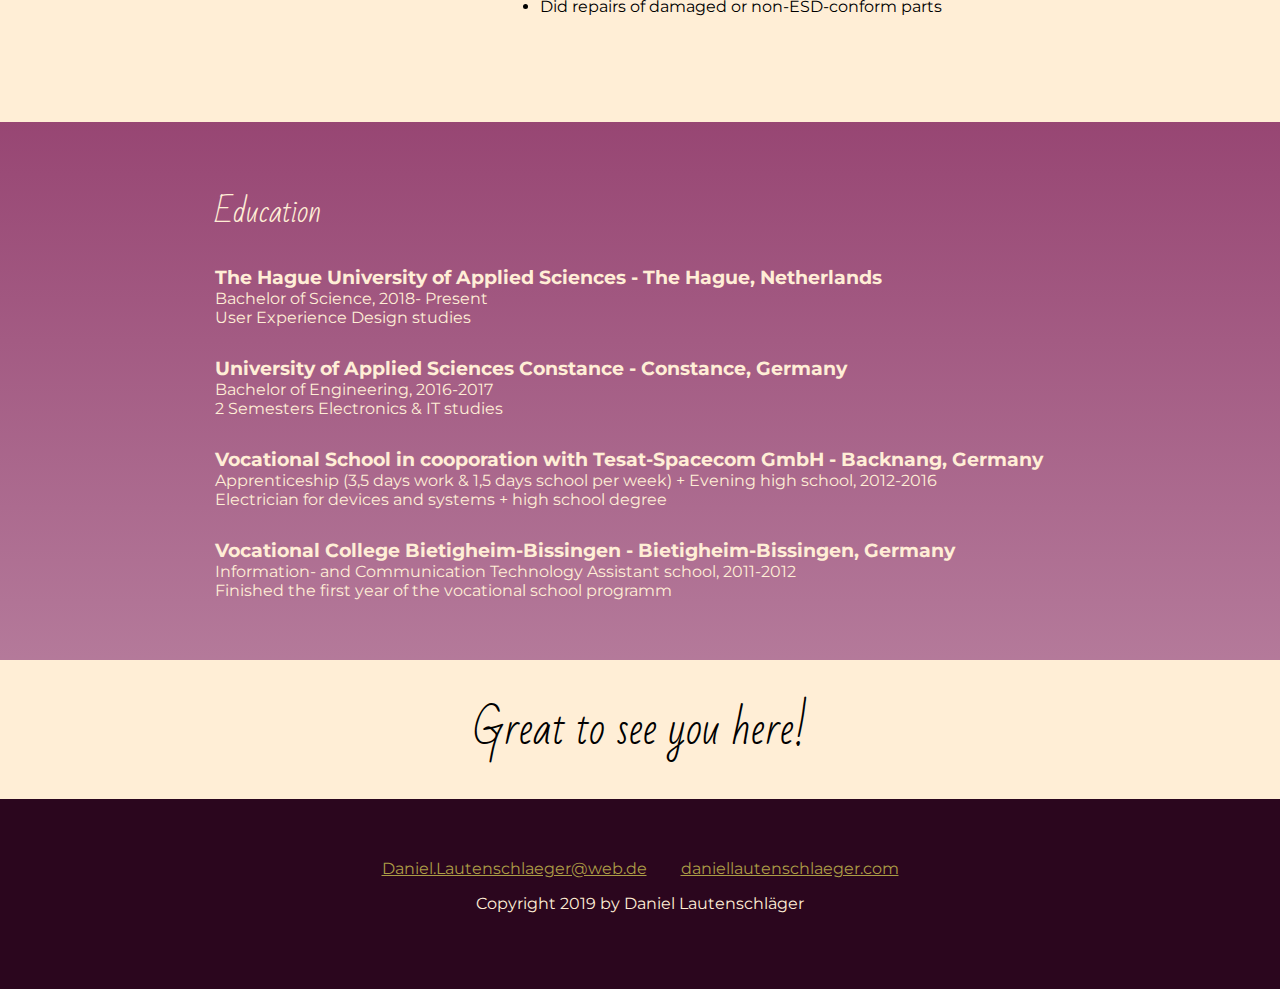
==== commit 5e4c8b4e: "Added first draft of navigation bar" ====
--- a/index.html
+++ b/index.html
@@ -3,7 +3,7 @@
 <head>
     <meta charset="UTF-8">
     <meta name="viewport" content="width=device-width, initial-scale=1.0">
-    <title>Daniel Lautenschlaeger | About Me</title>
+    <title>Daniel Lautenschlaeger | About</title>
     <link href="https://fonts.googleapis.com/css?family=Bad+Script|Montserrat:400,700" rel="stylesheet">
     <link href="https://fonts.googleapis.com/css?family=Allura" rel="stylesheet">
     <link rel="stylesheet" href="css/styles.css">
@@ -13,9 +13,22 @@
     <header id="about">
         <a href="PDF%20files/resumeDL.pdf" class="btn download" download>Download CV </a>
         <nav>
-            <a href="index.html" class="active">About Me</a>
-            <a href="myuxdprojects.html">My UXD Projects</a>
-            <a href="contact.html">Contact</a>
+            <div class="dropdown">
+              <a href="index.html" class="active" about1>About</a>
+              <div class="dropdown-content">
+                <a href="index.html" dropdownLink>About Me</a>
+                <a href="index.html#work" dropdownLink>Experience</a>
+                <a href="index.html#education" dropdownLink>Education</a>
+              </div>
+            </div>
+            <div class="dropdown">
+              <a href="myuxdprojects.html" projectslink>UXD Projects</a>
+              <div class="dropdown-content">
+              <a href="myuxdprojects.html" dropdownLink>My Projects</a>
+              <a href="myuxdprojects.html#designprocess" dropdownLink>Design Process</a>
+              </div>
+            </div>
+            <a href="contact.html" contactlinks>Contact</a>
         </nav>
         
         <a href="index.html" class="btnLOGO LOGO" LOGO>Daniel Lautenschläger </a>
@@ -35,7 +48,7 @@
         <!-- // Work Experience -->
         <section id="work" class = "work">
             <div class="content-wrap">
-            <h2>My Experience</h2>
+            <h2>Experience</h2>
 
             <!-- Job 1 Details -->
             <div class="col-narrow">
@@ -140,8 +153,8 @@
             <p>Finished the first year of the vocational school programm</p>
             </div>
         </section>
-        <!-- // Projects -->
-        <section id="projects" class = "work">
+        <!-- //Footermessage -->
+        <section class = "work">
             <div class="content-wrapFooterAbout">
             <h1>Great to see you here!</h1>
             </div>
@@ -149,7 +162,7 @@
     </main>
     
     <!-- // Footer & contact -->
-    <footer id="contact">
+    <footer>
        <div class="content-wrap">
         
         <!-- Social media/websites/links. -->
--- a/css/styles.css
+++ b/css/styles.css
@@ -37,7 +37,12 @@
 a {
     color: #AC9D46;
 }
-a:hover{
+nav a:hover{
+    text-decoration: none;
+    color: #FFEED6;
+    background-color: #2B061E;
+}
+ a.LOGO:hover{
     text-decoration: none;
     color: #FFEED6;
     background-color: #2B061E;
@@ -138,6 +143,41 @@
     position: fixed;
     top: 0;
     left: 22px;
+}
+.dropdown {
+  position: relative;
+  display: inline-block;
+}
+/* Dropdown Content (Hidden by Default) */
+.dropdown-content {
+  display: none;
+  position: absolute;
+  background-color: #AC9D46;
+  min-width: 185px;
+  box-shadow: 0px 8px 16px 0px rgba(0,0,0,0.2);
+  z-index: 1;
+}
+/* Links inside the dropdown */
+.dropdown-content a {
+  color: white;
+  padding: 12px 16px;
+  text-decoration: none;
+  display: block;
+}
+/* Change color of dropdown links on hover */
+.dropdown-content a:hover {
+    background-color: #AC9D46
+}
+/* Show the dropdown menu on hover */
+.dropdown:hover .dropdown-content {
+  display: block;
+}
+/* Change the background color of the dropdown button when the dropdown content is shown */
+.dropdown:hover .active, .dropdown:hover > a {
+  background-color: #AC9D46;
+}
+.dropdown:hover > a {
+    color: white;
 }
 
 /*footer*/
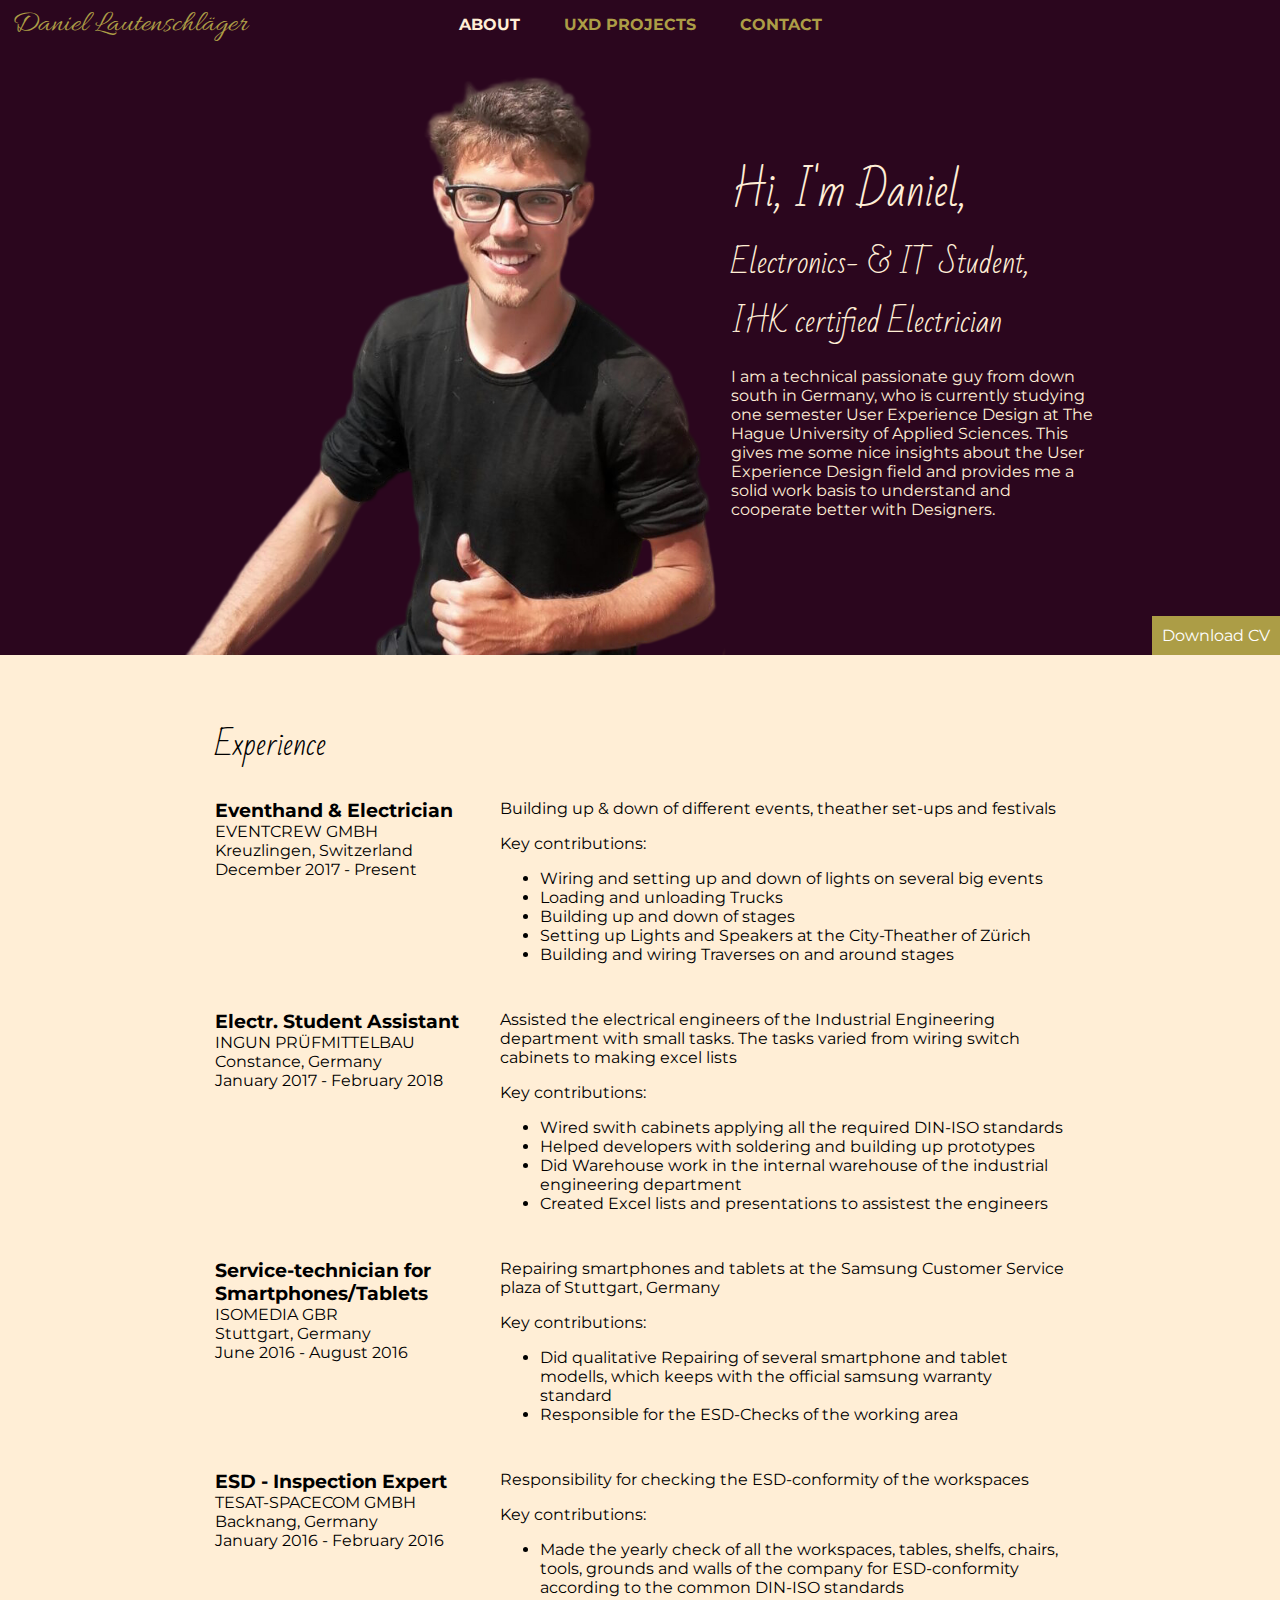
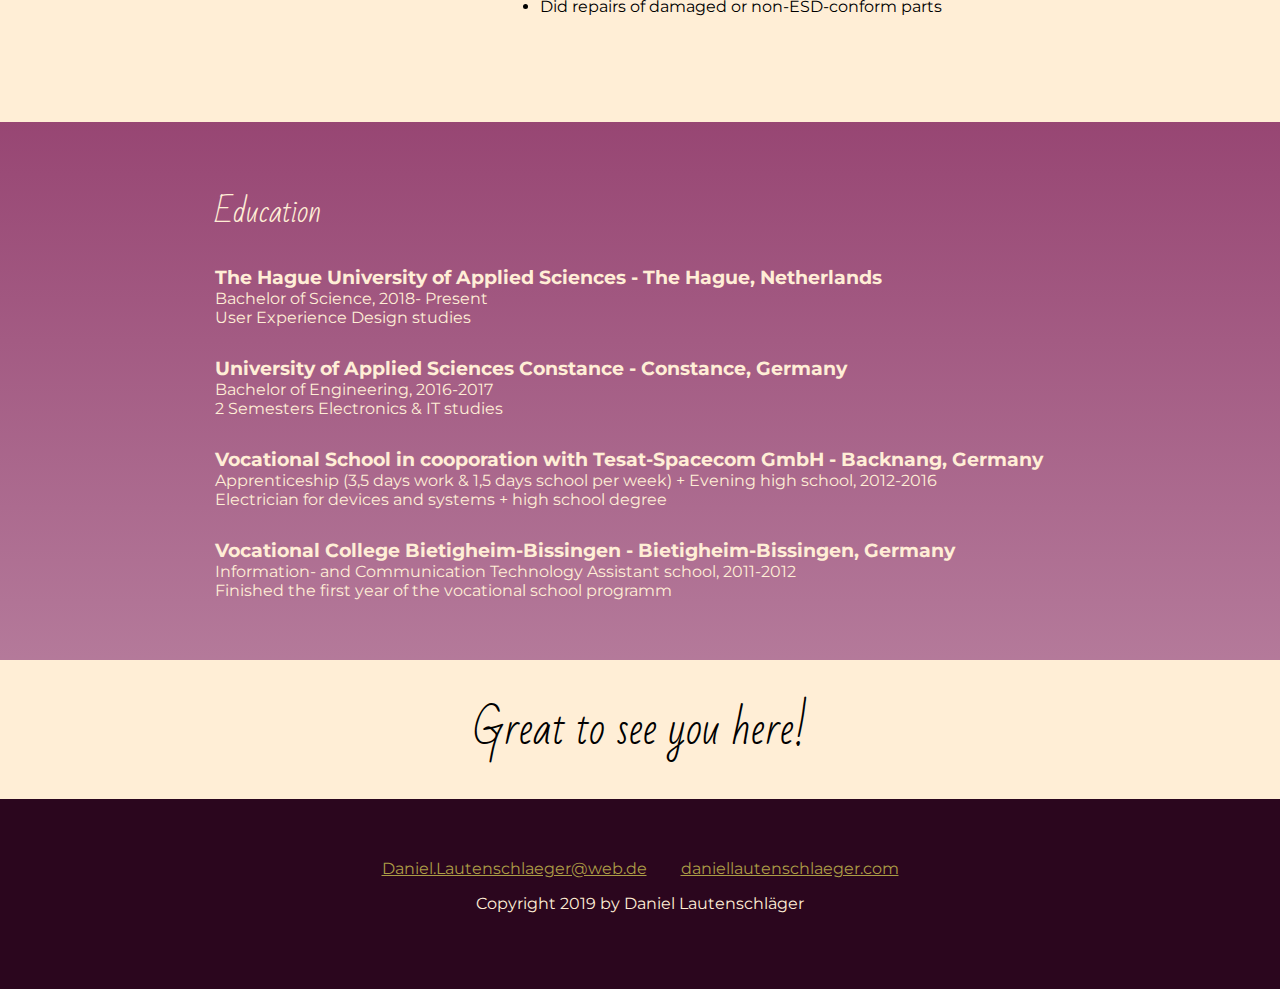
==== commit 3ef446e4: "Made final padding adjustments and corrected link mistake" ====
--- a/index.html
+++ b/index.html
@@ -14,24 +14,24 @@
         <a href="PDF%20files/resumeDL.pdf" class="btn download" download>Download CV </a>
         <nav>
             <div class="dropdown">
-              <a href="index.html" class="active" about1>About</a>
+              <a href="index.html" class="active">About</a>
               <div class="dropdown-content">
-                <a href="index.html" dropdownLink>About Me</a>
-                <a href="index.html#work" dropdownLink>Experience</a>
-                <a href="index.html#education" dropdownLink>Education</a>
+                <a href="index.html">About Me</a>
+                <a href="index.html#work">Experience</a>
+                <a href="index.html#education">Education</a>
               </div>
             </div>
             <div class="dropdown">
-              <a href="myuxdprojects.html" projectslink>UXD Projects</a>
+              <a href="uxd-projects.html">UXD Projects</a>
               <div class="dropdown-content">
-              <a href="myuxdprojects.html" dropdownLink>My Projects</a>
-              <a href="myuxdprojects.html#designprocess" dropdownLink>Design Process</a>
+              <a href="uxd-projects.html">My Projects</a>
+              <a href="uxd-projects.html#designprocess">Design Process</a>
               </div>
             </div>
             <a href="contact.html" contactlinks>Contact</a>
         </nav>
         
-        <a href="index.html" class="btnLOGO LOGO" LOGO>Daniel Lautenschläger </a>
+        <a href="index.html" class="btnLOGO LOGO">Daniel Lautenschläger </a>
         
         <div class="content-wrapABOUT">
         <img class="profile-img col-narrowABOUT" vertical-align: middle; src="images/DanielLautenschlaeger.png" alt="Daniel Lautenschlaeger">
@@ -167,8 +167,8 @@
         
         <!-- Social media/websites/links. -->
         <div class="content-info">
-            <a href="mailto:Daniel.Lautenschlaeger@web.de">Daniel.Lautenschlaeger@web.de</a>
-            <a href="http://daniellautenschlaeger.com">daniellautenschlaeger.com</a>
+            <a class="link" href="mailto:Daniel.Lautenschlaeger@web.de">Daniel.Lautenschlaeger@web.de</a>
+            <a class="link" href="http://daniellautenschlaeger.com">daniellautenschlaeger.com</a>
         </div>
 
         <p>Copyright 2019 by Daniel Lautenschläger</p>
--- a/css/styles.css
+++ b/css/styles.css
@@ -51,6 +51,15 @@
     text-decoration: none;
     color: #FFEED6;
 }
+a.download:hover, a.designProcess:hover, a.sendMessage:hover{
+    text-decoration: none;
+    color: white;
+    background-color: #9A8300;
+}
+a.link:hover{
+    text-decoration: none;
+    color: #FFEED6;
+}
 .content-wrap {
     max-width: 950px;
     margin: 0 auto;
@@ -142,7 +151,7 @@
     z-index: 8;
     position: fixed;
     top: 0;
-    left: 22px;
+    left: 6px;
 }
 .dropdown {
   position: relative;
@@ -155,7 +164,6 @@
   background-color: #AC9D46;
   min-width: 185px;
   box-shadow: 0px 8px 16px 0px rgba(0,0,0,0.2);
-  z-index: 1;
 }
 /* Links inside the dropdown */
 .dropdown-content a {
@@ -166,7 +174,8 @@
 }
 /* Change color of dropdown links on hover */
 .dropdown-content a:hover {
-    background-color: #AC9D46
+    background-color: #9A8300;
+    color:white;
 }
 /* Show the dropdown menu on hover */
 .dropdown:hover .dropdown-content {
@@ -200,7 +209,7 @@
     width: 100%;
 }
 nav a {
-    z-index: 7;
+    z-index: 8;
     display: inline-block;
     padding: 15px 20px;
     text-decoration: none;
@@ -243,7 +252,7 @@
 .content-wrapPROJECTS {
     max-width: 950px;
     margin: 0 auto;
-    padding: 30px 50px; 
+    padding: 10px 50px; 
     overflow: hidden;
 }
 h3 ~ p {
